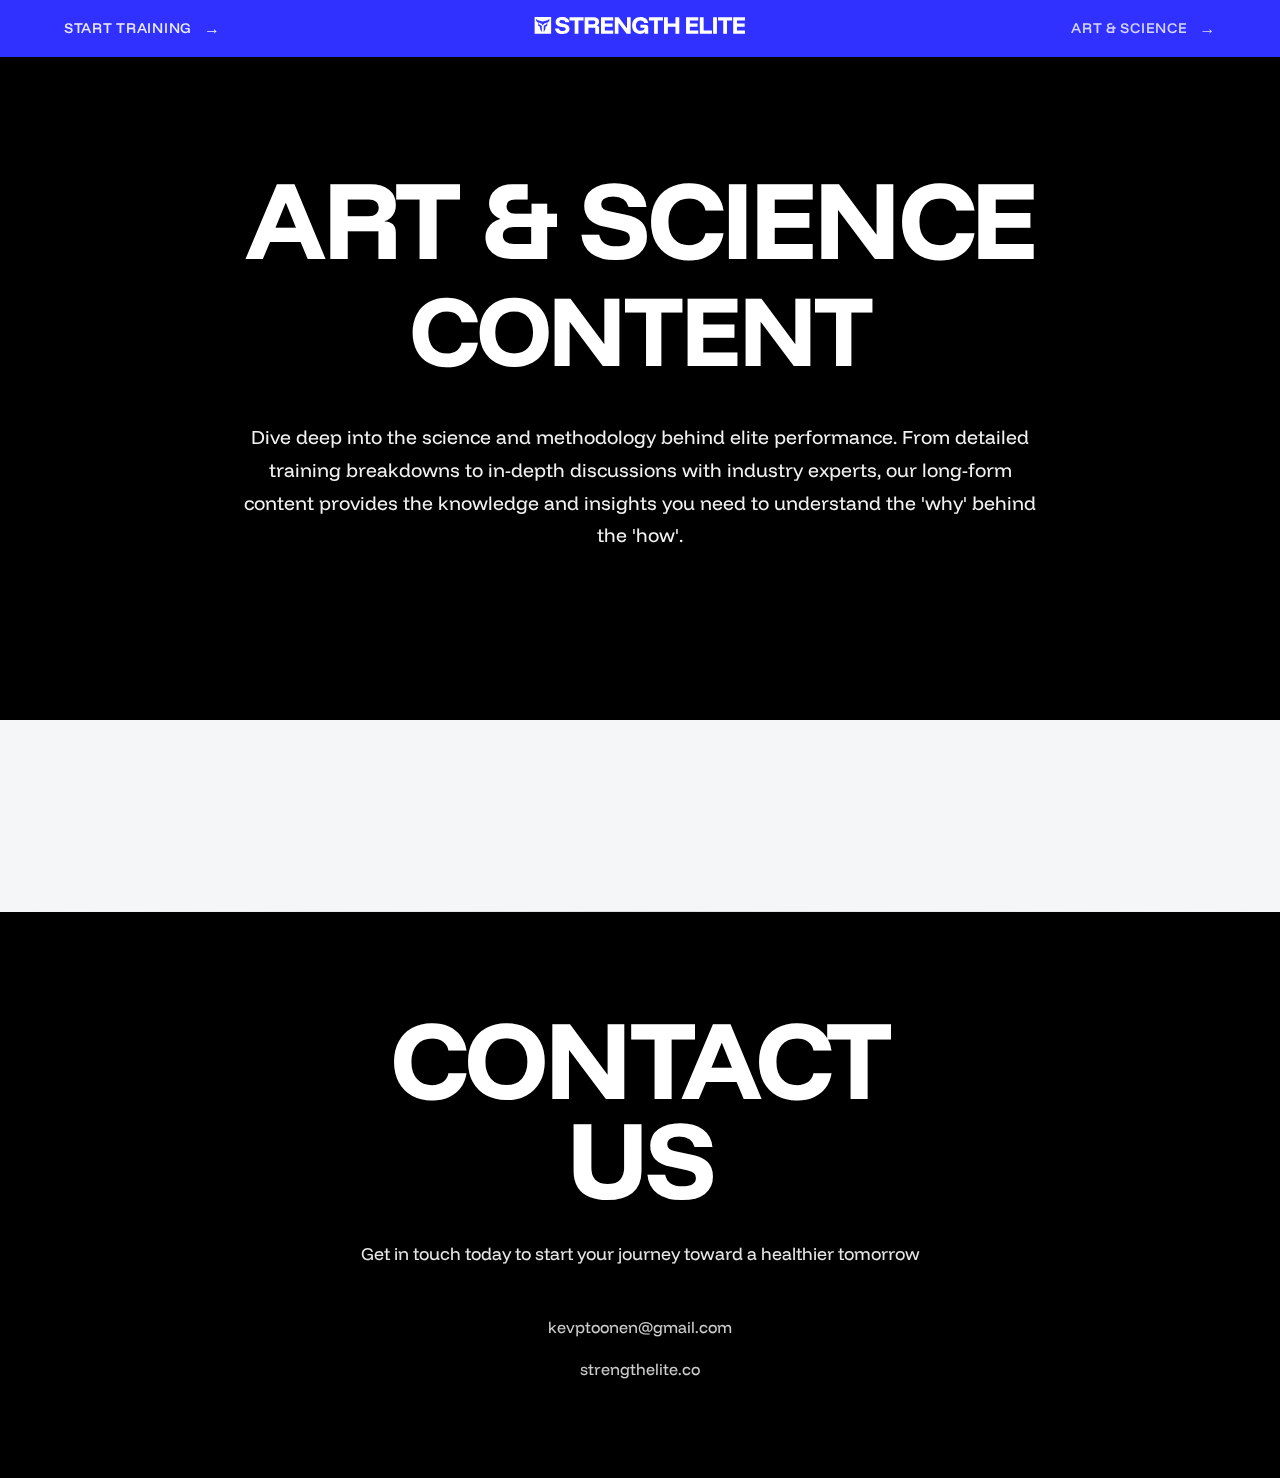
==== art-and-science.html @ 84961a6f "Complete program assessments implementation: - Add Mass and Fit program assessments - Fix survey ans" ====
<!DOCTYPE html>
<html lang="en">
<head>
    <meta charset="UTF-8">
    <meta name="viewport" content="width=device-width, initial-scale=1.0">
    <title>Art & Science - Strength Elite</title>
    <link rel="preconnect" href="https://fonts.googleapis.com">
    <link rel="preconnect" href="https://fonts.gstatic.com" crossorigin>
    <link href="https://fonts.googleapis.com/css2?family=Funnel+Display:wght@400;600;800&display=swap" rel="stylesheet">
    <link rel="stylesheet" href="css/style.css">
</head>
<body>
    <nav class="navbar">
        <div class="container">
            <div class="navbar-content">
                <a href="index.html#programs" class="navbar-text">
                    Start Training
                    <span class="button-arrow">→</span>
                </a>
                <a href="index.html" class="navbar-brand">
                    <img src="./img/SE_HorizontalSE.svg" alt="Strength Elite" class="navbar-logo">
                </a>
                <div class="navbar-links">
                    <a href="art-and-science.html">Art & Science <span class="button-arrow">→</span></a>
                </div>
            </div>
        </div>
    </nav>

    <header class="hero hero-longform">
        <div class="hero-background"></div>
        <div class="container">
            <h1 class="hero-title">
                <span class="hero-title-main">Art & Science</span>
                <span class="hero-title-sub">Content</span>
            </h1>
            
            <p class="hero-text">Dive deep into the science and methodology behind elite performance. From detailed training breakdowns to in-depth discussions with industry experts, our long-form content provides the knowledge and insights you need to understand the 'why' behind the 'how'.</p>
        </div>
    </header>

    <section class="instagram-feed">
        <div class="container">
            <!-- EmbedSocial Instagram Feed -->
            <div class="embedsocial-hashtag" data-ref="b51e8ab4df52d8e11ec4f4778155d54c7a31a1e7"></div>
            <script>(function(d, s, id) { var js; if (d.getElementById(id)) {return;} js = d.createElement(s); js.id = id; js.src = "https://embedsocial.com/cdn/ht.js"; d.getElementsByTagName("head")[0].appendChild(js); }(document, "script", "EmbedSocialHashtagScript"));</script>
        </div>
    </section>

    <footer class="contact">
        <div class="container">
            <div class="contact-content">
                <h2 class="section-title">Contact Us</h2>
                <p class="contact-text">Get in touch today to start your journey toward a healthier tomorrow</p>
                
                <div class="contact-links">
                    <a href="mailto:kevptoonen@gmail.com" class="contact-link">kevptoonen@gmail.com</a>
                    <a href="https://strengthelite.co" class="contact-link" target="_blank" rel="noopener noreferrer">strengthelite.co</a>
                </div>
            </div>
        </div>
    </footer>

    <script src="js/main.js"></script>
</body>
</html>
---- css/style.css ----
/* Reset and Base Styles */
* {
    margin: 0;
    padding: 0;
    box-sizing: border-box;
}

:root {
    /* Colors */
    --color-background: #F5F6F7;
    --color-text: #000000;
    --color-white: #FFFFFF;
    --color-accent: #3030FF;
    --color-accent-hover: #4040FF;
    
    /* Typography */
    --font-primary: 'Funnel Display', sans-serif;
    --font-weight-display: 800;
    --font-weight-subhead: 600;
    --font-weight-body: 400;
    
    /* Spacing */
    --spacing-unit: 8px;
    --container-padding: clamp(24px, 5vw, 80px);
    
    /* Other */
    --transition-standard: all 0.3s ease;
    --text-opacity: 0.85;
    --heading-letter-spacing: 0.02em;
}

body {
    background-color: var(--color-background);
    color: var(--color-text);
    font-family: var(--font-primary);
    line-height: 1.6;
    -webkit-font-smoothing: antialiased;
    font-weight: var(--font-weight-body);
}

.container {
    width: 100%;
    max-width: 1440px;
    margin: 0 auto;
    padding: 0 var(--container-padding);
}

/* Hero Section */
.hero {
    min-height: 100vh;
    padding: calc(var(--spacing-unit) * 12) 0;
    padding-top: calc(var(--spacing-unit) * 20);
    display: flex;
    flex-direction: column;
    justify-content: center;
    position: relative;
    color: var(--color-white);
    overflow: hidden;
}

.hero-background {
    position: absolute;
    top: 0;
    left: 0;
    right: 0;
    bottom: 0;
    background-image: url('../img/strengthelite_hyrox.jpg');
    background-size: cover;
    background-position: center;
    background-repeat: no-repeat;
    filter: brightness(0.7);
    z-index: 0;
}

.hero .container {
    position: relative;
    z-index: 1;
}

.hero-title {
    font-family: var(--font-primary);
    font-size: clamp(4.2rem, 8.64vw, 7.2rem);
    font-weight: var(--font-weight-display);
    text-align: center;
    margin-bottom: calc(var(--spacing-unit) * 6);
    line-height: 0.9;
    letter-spacing: -0.03em;
    text-shadow: 0 2px 4px rgba(0,0,0,0.3);
    text-transform: uppercase;
}

.hero-title-main {
    display: block;
    margin-bottom: calc(var(--spacing-unit) * 2);
}

.hero-title-sub {
    display: block;
    font-size: 0.9em;
}

.hero-text {
    max-width: 65ch;
    margin: 0 auto calc(var(--spacing-unit) * 8);
    text-align: center;
    font-size: clamp(1rem, 1.2vw, 1.25rem);
    font-family: var(--font-primary);
    line-height: 1.6;
    opacity: 0.95;
    text-shadow: 0 1px 2px rgba(0,0,0,0.3);
}

.hero-cta {
    text-align: center;
    font-size: 1.1rem;
    font-weight: 500;
    color: var(--color-white);
}

.app-store-link {
    display: block;
    margin-top: calc(var(--spacing-unit) * 2);
}

.app-store-badge {
    height: 40px;
    width: auto;
    transition: var(--transition-standard);
}

.app-store-badge:hover {
    opacity: 0.8;
}

/* Responsive Design */
@media (max-width: 1200px) {
    .hero-collage {
        height: 500px;
    }
    
    .collage-img {
        width: 280px;
        height: 400px;
    }
    
    .collage-img.runner {
        left: calc(50% - 300px);
    }
    
    .collage-img.press {
        margin-left: -140px;
    }
    
    .collage-img.athlete {
        right: calc(50% - 300px);
    }
}

@media (max-width: 768px) {
    .hero {
        padding: calc(var(--spacing-unit) * 8) 0;
        padding-top: calc(var(--spacing-unit) * 12);
        min-height: auto; /* Allow natural height on mobile */
    }
    
    .hero-title {
        font-size: clamp(2.5rem, 8vw, 3.5rem);
        margin-bottom: calc(var(--spacing-unit) * 4);
    }
    
    .hero-text {
        font-size: 1rem;
        padding: 0 calc(var(--spacing-unit) * 2);
        margin-bottom: calc(var(--spacing-unit) * 6);
    }
    
    .hero-collage {
        height: auto;
        display: flex;
        flex-direction: column;
        gap: calc(var(--spacing-unit) * 3);
        padding: 0 calc(var(--spacing-unit) * 2);
        margin-bottom: calc(var(--spacing-unit) * 6);
    }
    
    .collage-img {
        position: relative;
        width: 100%;
        height: 300px;
        transform: none !important;
        left: auto !important;
        right: auto !important;
        margin: 0 !important;
        opacity: 1;
        border-radius: 12px;
    }
    
    /* Reset all transforms and positions */
    .collage-img.runner,
    .collage-img.press,
    .collage-img.athlete {
        transform: none !important;
        margin-left: 0;
    }
    
    /* Ensure proper object-fit behavior */
    .collage-img {
        object-fit: cover;
        object-position: center;
    }
    
    .hero-cta {
        font-size: 1rem;
    }
    
    .app-store-badge {
        height: 36px;
    }
}

/* Additional small screen optimizations */
@media (max-width: 480px) {
    .hero-title {
        font-size: clamp(2rem, 7vw, 2.5rem);
    }
    
    .collage-img {
        height: 250px;
    }
}

/* Bio Section */
.bio {
    background: linear-gradient(45deg, #000000, #1a1a1a);
    color: var(--color-white);
    padding: calc(var(--spacing-unit) * 12) 0;
}

.bio-grid {
    display: grid;
    grid-template-columns: repeat(2, 1fr);
    gap: calc(var(--spacing-unit) * 8);
    align-items: center;
}

.bio-image {
    position: relative;
    aspect-ratio: 3/4;
    overflow: hidden;
}

.portrait {
    width: 100%;
    height: 100%;
    object-fit: cover;
    transition: var(--transition-standard);
    filter: brightness(0.95);
}

.bio-content {
    max-width: 65ch;
    position: relative;
}

.bio-intro {
    font-family: var(--font-primary);
    font-size: clamp(1.5rem, 2vw, 2rem);
    line-height: 1.25;
    margin-bottom: calc(var(--spacing-unit) * 4);
    font-weight: var(--font-weight-subhead);
    letter-spacing: -0.01em;
}

.bio-text {
    font-size: clamp(1rem, 1.2vw, 1.25rem);
    line-height: 1.6;
    opacity: 0.9;
    font-family: var(--font-primary);
}

/* Responsive adjustments for bio section */
@media (max-width: 968px) {
    .bio-grid {
        grid-template-columns: 1fr;
        gap: calc(var(--spacing-unit) * 4);
    }

    .bio-image {
        max-width: 500px;
        margin: 0 auto;
    }

    .bio-content {
        text-align: center;
    }
}

@media (max-width: 768px) {
    .bio {
        padding: calc(var(--spacing-unit) * 6) 0;
    }
    
    .bio-grid {
        grid-template-columns: 1fr;
        gap: calc(var(--spacing-unit) * 4);
    }
    
    .bio-image {
        max-width: 100%;
        aspect-ratio: 4/3;  /* Wider aspect ratio on mobile */
        margin: 0 auto;
    }
    
    .bio-content {
        text-align: center;
        padding: 0 calc(var(--spacing-unit) * 2);
    }
    
    .bio-intro {
        font-size: 1.5rem;
        margin-bottom: calc(var(--spacing-unit) * 3);
    }
    
    .bio-text {
        font-size: 1rem;
        line-height: 1.7;
    }
}

/* Extra small screens */
@media (max-width: 480px) {
    .bio {
        padding: calc(var(--spacing-unit) * 4) 0;
    }
    
    .bio-intro {
        font-size: 1.25rem;
    }
}

/* Programs Section */
.programs {
    background-color: var(--color-white);
    padding: calc(var(--spacing-unit) * 12) 0;
    scroll-margin-top: 80px;
}

.section-title {
    font-family: var(--font-primary);
    font-size: clamp(4.2rem, 8.64vw, 7.2rem);
    font-weight: var(--font-weight-display);
    text-align: center;
    margin-bottom: calc(var(--spacing-unit) * 10);
    line-height: 0.9;
    letter-spacing: -0.03em;
    text-transform: uppercase;
    max-width: 15ch;
    margin-left: auto;
    margin-right: auto;
}

.programs-grid {
    display: grid;
    grid-template-columns: repeat(auto-fit, minmax(300px, 1fr));
    gap: calc(var(--spacing-unit) * 4);
    margin-bottom: calc(var(--spacing-unit) * 8);
}

.program {
    position: relative;
    border-radius: 16px;
    overflow: hidden;
    aspect-ratio: 4/5;
    display: flex;
    flex-direction: column;
    justify-content: space-between;
}

.program-background {
    position: absolute;
    top: 0;
    left: 0;
    right: 0;
    bottom: 0;
    background-size: cover;
    background-position: center;
    filter: brightness(0.8);
    transition: transform 0.6s ease;
}

.program:hover .program-background {
    transform: scale(1.05);
}

/* Set specific backgrounds */
.program:nth-child(1) .program-background {
    background-image: url('../img/Hyrox_Background.jpg');
}

.program:nth-child(2) .program-background {
    background-image: url('../img/Mass_Background.jpg');
}

.program:nth-child(3) .program-background {
    background-image: url('../img/Fit_Background.jpg');
}

.program-content {
    position: relative;
    z-index: 1;
    padding: calc(var(--spacing-unit) * 5);
    display: flex;
    flex-direction: column;
    justify-content: space-between;
    height: 100%;
}

.program-title {
    font-family: var(--font-primary);
    font-size: clamp(2rem, 4vw, 2.5rem);
    font-weight: var(--font-weight-display);
    color: var(--color-white);
    text-shadow: 0 2px 4px rgba(0,0,0,0.3);
    text-transform: none;
    letter-spacing: -0.03em;
    margin-bottom: calc(var(--spacing-unit) * 4);
}

.program-footer {
    margin-top: auto;
    padding: calc(var(--spacing-unit) * 3);
}

.program-levels {
    color: var(--color-white);
    font-size: 0.9rem;
    opacity: 0.9;
}

/* Remove program-link styles */
.program-link {
    display: none;
}

.programs-cta {
    text-align: center;
    margin-top: calc(var(--spacing-unit) * 8);
}

.button {
    display: inline-block;
    padding: calc(var(--spacing-unit) * 2) calc(var(--spacing-unit) * 4);
    background-color: var(--color-text);
    color: var(--color-white);
    text-decoration: none;
    border-radius: 4px;
    font-weight: 500;
    transition: var(--transition-standard);
}

.button:hover {
    transform: translateY(-2px);
    box-shadow: 0 10px 20px rgba(0,0,0,0.1);
}

/* Responsive adjustments for programs section */
@media (max-width: 968px) {
    .programs-grid {
        grid-template-columns: repeat(2, 1fr);
    }
}

@media (max-width: 768px) {
    .programs {
        padding: calc(var(--spacing-unit) * 6) 0;
    }
    
    .section-title {
        font-size: clamp(1.75rem, 5vw, 2.5rem);
        margin-bottom: calc(var(--spacing-unit) * 6);
        padding: 0 calc(var(--spacing-unit) * 2);
    }
    
    .programs-grid {
        grid-template-columns: 1fr;
        gap: calc(var(--spacing-unit) * 3);
        padding: 0 calc(var(--spacing-unit) * 2);
    }
    
    .program {
        min-height: auto;
        padding: calc(var(--spacing-unit) * 4);
        border: 1px solid rgba(0, 0, 0, 0.08);
        box-shadow: 0 4px 12px rgba(0, 0, 0, 0.05);
        background-color: var(--color-white);
    }
    
    .program:hover {
        transform: none;
        box-shadow: 0 4px 12px rgba(0, 0, 0, 0.05);
        border: 1px solid rgba(0, 0, 0, 0.08);
    }
    
    .program-title {
        font-size: 1.5rem;
        margin-bottom: calc(var(--spacing-unit) * 2);
    }
    
    .program-text {
        font-size: 0.95rem;
        margin-bottom: calc(var(--spacing-unit) * 3);
        -webkit-line-clamp: initial;
        line-clamp: initial;
        display: block;
        overflow: visible;
    }
    
    .program-footer {
        margin-top: calc(var(--spacing-unit) * 3);
        padding-top: calc(var(--spacing-unit) * 3);
        border-top: 1px solid rgba(0, 0, 0, 0.08);
    }
}

/* Extra small screens */
@media (max-width: 480px) {
    .programs {
        padding: calc(var(--spacing-unit) * 4) 0;
    }
    
    .program {
        padding: calc(var(--spacing-unit) * 3);
    }
}

/* Programming Section */
.programming {
    background-color: var(--color-background);
    padding: calc(var(--spacing-unit) * 12) 0;
}

.programming-intro {
    max-width: 65ch;
    margin: 0 auto;
    text-align: center;
    font-size: clamp(1.2rem, 1.5vw, 1.5rem);
    margin-bottom: calc(var(--spacing-unit) * 8);
    opacity: 0.9;
}

.features-grid {
    display: grid;
    grid-template-columns: repeat(2, 1fr);
    gap: calc(var(--spacing-unit) * 6);
    max-width: 1000px;
    margin: 0 auto calc(var(--spacing-unit) * 12);
}

.feature {
    text-align: center;
    padding: calc(var(--spacing-unit) * 4);
}

.feature-title {
    font-family: var(--font-primary);
    font-size: clamp(1.5rem, 2vw, 2rem);
    margin-bottom: calc(var(--spacing-unit) * 3);
    font-weight: var(--font-weight-subhead);
    letter-spacing: -0.01em;
}

.feature-text {
    font-size: 1rem;
    line-height: 1.6;
    opacity: 0.9;
    font-family: var(--font-primary);
}

.app-mockup {
    margin-top: auto;
    margin-bottom: -1px; /* Remove any gap at bottom */
    width: 100%;
    display: flex;
    justify-content: center;
}

.mockup-img {
    max-width: 100%;
    height: auto;
    display: block;
}

/* Remove old mockup styles */
.app-mockups {
    display: none;
}

/* Responsive adjustments for programming section */
@media (max-width: 968px) {
    .features-grid {
        grid-template-columns: 1fr;
        gap: calc(var(--spacing-unit) * 4);
    }

    .app-mockups {
        grid-template-columns: repeat(2, 1fr);
    }

    .mockup:last-child {
        grid-column: 1 / -1;
        max-width: 400px;
        margin: 0 auto;
    }
}

@media (max-width: 768px) {
    .programming {
        padding: calc(var(--spacing-unit) * 6) 0;
    }
    
    .programming-intro {
        font-size: 1.1rem;
        margin-bottom: calc(var(--spacing-unit) * 6);
        padding: 0 calc(var(--spacing-unit) * 2);
    }
    
    .features-grid {
        grid-template-columns: 1fr;
        gap: calc(var(--spacing-unit) * 4);
        padding: 0 calc(var(--spacing-unit) * 2);
        margin-bottom: calc(var(--spacing-unit) * 8);
    }
    
    .feature {
        padding: calc(var(--spacing-unit) * 3);
    }
    
    .feature-title {
        font-size: 1.35rem;
        margin-bottom: calc(var(--spacing-unit) * 2);
    }
    
    .feature-text {
        font-size: 0.95rem;
        max-width: 45ch;
        margin: 0 auto;
    }
    
    .app-mockups {
        grid-template-columns: 1fr;
        max-width: 400px;
        gap: calc(var(--spacing-unit) * 3);
        padding: 0 calc(var(--spacing-unit) * 2);
    }
    
    .mockup {
        padding: calc(var(--spacing-unit));
    }
    
    .mockup:hover {
        transform: none; /* Disable hover effect on mobile */
    }
    
    .mockup-img {
        border-radius: 16px;
        box-shadow: 0 15px 30px rgba(0,0,0,0.08);
    }
}

/* Extra small screens */
@media (max-width: 480px) {
    .programming {
        padding: calc(var(--spacing-unit) * 4) 0;
    }
    
    .programming-intro {
        font-size: 1rem;
    }
    
    .feature-title {
        font-size: 1.25rem;
    }
}

/* Testimonial Section */
.testimonial {
    background-color: var(--color-white);
    padding: calc(var(--spacing-unit) * 12) 0;
    position: relative;
}

.testimonial-content {
    max-width: 900px;
    margin: 0 auto;
    text-align: center;
    position: relative;
}

.testimonial-quote {
    font-family: var(--font-primary);
    font-size: clamp(1.5rem, 2.5vw, 2.5rem);
    line-height: 1.3;
    font-weight: var(--font-weight-subhead);
    font-style: normal;
    margin-bottom: calc(var(--spacing-unit) * 4);
    position: relative;
    padding: 0 calc(var(--spacing-unit) * 4);
    letter-spacing: -0.01em;
}

.testimonial-quote p {
    margin-bottom: calc(var(--spacing-unit) * 4);
}

.testimonial-quote::before,
.testimonial-quote::after {
    content: '"';
    position: absolute;
    font-size: 6rem;
    opacity: 0.1;
    font-family: Georgia, serif;
    line-height: 1;
}

.testimonial-quote::before {
    left: 0;
    top: -2rem;
}

.testimonial-quote::after {
    right: 0;
    bottom: 2rem;
}

.testimonial-author {
    display: block;
    font-family: var(--font-primary);
    font-size: clamp(1rem, 1.2vw, 1.25rem);
    font-style: normal;
    opacity: 0.7;
}

.testimonial-cta {
    text-align: center;
    margin-top: calc(var(--spacing-unit) * 8);
}

/* Responsive adjustments for testimonial section */
@media (max-width: 768px) {
    .testimonial {
        padding: calc(var(--spacing-unit) * 6) 0;
    }
    
    .testimonial-content {
        padding: 0 calc(var(--spacing-unit) * 2);
    }
    
    .testimonial-quote {
        font-size: clamp(1.25rem, 4vw, 1.75rem);
        padding: 0 calc(var(--spacing-unit) * 3);
        margin-bottom: calc(var(--spacing-unit) * 4);
    }
    
    .testimonial-quote p {
        margin-bottom: calc(var(--spacing-unit) * 3);
    }
    
    .testimonial-quote::before,
    .testimonial-quote::after {
        font-size: 3rem;
    }
    
    .testimonial-quote::before {
        left: -0.5rem;
        top: -1rem;
    }
    
    .testimonial-quote::after {
        right: -0.5rem;
        bottom: 1rem;
    }
    
    .testimonial-author {
        font-size: 0.95rem;
    }
    
    .testimonial-cta {
        margin-top: calc(var(--spacing-unit) * 6);
        padding: 0 calc(var(--spacing-unit) * 2);
    }
}

/* Extra small screens */
@media (max-width: 480px) {
    .testimonial {
        padding: calc(var(--spacing-unit) * 4) 0;
    }
    
    .testimonial-quote {
        font-size: 1.15rem;
        padding: 0 calc(var(--spacing-unit) * 2);
    }
    
    .testimonial-quote::before,
    .testimonial-quote::after {
        font-size: 2.5rem;
    }
}

/* Contact Section */
.contact {
    background-color: var(--color-text);
    color: var(--color-white);
    padding: calc(var(--spacing-unit) * 12) 0;
}

.contact-content {
    max-width: 600px;
    margin: 0 auto;
    text-align: center;
}

.contact .section-title {
    color: var(--color-white);
    margin-bottom: calc(var(--spacing-unit) * 4);
}

.contact-text {
    font-size: clamp(1.1rem, 1.3vw, 1.3rem);
    margin-bottom: calc(var(--spacing-unit) * 6);
    opacity: 0.9;
}

.contact-links {
    display: flex;
    flex-direction: column;
    gap: calc(var(--spacing-unit) * 2);
}

.contact-link {
    color: var(--color-white);
    text-decoration: none;
    font-size: clamp(1rem, 1.2vw, 1.2rem);
    transition: var(--transition-standard);
    opacity: 0.8;
}

.contact-link:hover {
    opacity: 1;
    transform: translateY(-2px);
}

/* Responsive adjustments for contact section */
@media (max-width: 768px) {
    .contact {
        padding: calc(var(--spacing-unit) * 6) 0;
    }
    
    .contact-content {
        padding: 0 calc(var(--spacing-unit) * 2);
    }
    
    .contact .section-title {
        font-size: 1.75rem;
        margin-bottom: calc(var(--spacing-unit) * 3);
    }
    
    .contact-text {
        font-size: 1rem;
        margin-bottom: calc(var(--spacing-unit) * 4);
        padding: 0 calc(var(--spacing-unit) * 2);
    }
    
    .contact-links {
        gap: calc(var(--spacing-unit) * 3);
    }
    
    .contact-link {
        font-size: 1rem;
        padding: calc(var(--spacing-unit) * 2) 0;
        display: block;
    }
}

/* Extra small screens */
@media (max-width: 480px) {
    .contact {
        padding: calc(var(--spacing-unit) * 4) 0;
    }
    
    .contact .section-title {
        font-size: 1.5rem;
    }
    
    .contact-text {
        font-size: 0.95rem;
    }
}

/* Updated Navbar */
.navbar {
    position: fixed;
    top: 0;
    left: 0;
    right: 0;
    background-color: var(--color-accent);
    padding: calc(var(--spacing-unit) * 2) 0;
    z-index: 100;
    transition: background-color 0.3s ease;
}

/* Add scrolled state */
.navbar.scrolled {
    background-color: rgba(48, 48, 255, 0.9); /* Updated from 0.7 to 0.9 */
}

.navbar-content {
    display: flex;
    justify-content: space-between;
    align-items: center;
}

/* Update navbar text to be clickable */
.navbar-text {
    color: var(--color-white);
    font-size: 0.9rem;
    font-weight: 500;
    text-transform: uppercase;
    letter-spacing: 0.05em;
    text-decoration: none;
    opacity: 0.9;
    transition: var(--transition-standard);
    display: inline-flex;
    align-items: center;
    gap: calc(var(--spacing-unit) * 1.5);
}

.navbar-text:hover,
.navbar-links a:hover {
    opacity: 1;
}

.navbar-links a {
    color: var(--color-white);
    text-decoration: none;
    font-size: 0.9rem;
    font-weight: 500;
    opacity: 0.9;
    transition: var(--transition-standard);
    text-transform: uppercase;
    letter-spacing: 0.05em;
    display: inline-flex;
    align-items: center;
    gap: calc(var(--spacing-unit) * 1.5);
}

.navbar-links a:hover {
    opacity: 1;
}

.navbar-brand {
    position: absolute;
    left: 50%;
    transform: translateX(-50%);
}

.navbar-logo {
    height: 17px;
    width: auto;
    filter: brightness(0) invert(1);
}

.navbar-links {
    display: flex;
    gap: calc(var(--spacing-unit) * 4);
}

/* Remove old styles */
.announcement-bar {
    display: none;
}

/* Adjust scroll margin for fixed header */
.programs {
    scroll-margin-top: 80px; /* Adjust based on new header height */
}

/* Add scroll reveal animations */
.reveal {
    opacity: 0;
    transform: translateY(30px);
    transition: opacity 0.6s ease, transform 0.6s ease;
}

.revealed {
    opacity: 1;
    transform: translateY(0);
} 

/* Section transitions */
section {
    position: relative;
}

section::after {
    content: '';
    position: absolute;
    bottom: 0;
    left: 0;
    right: 0;
    height: 1px;
    background: linear-gradient(to right, transparent, rgba(0,0,0,0.1), transparent);
}

.bio::after {
    background: linear-gradient(to right, transparent, rgba(255,255,255,0.1), transparent);
} 

/* Add revealed states for scroll animation */
.collage-img.revealed {
    opacity: 1;
    transform: translateY(0);
}

.collage-img.runner.revealed {
    transform: translateY(-30px) rotate(-3deg);
}

.collage-img.press.revealed {
    transform: translateY(0px);
}

.collage-img.athlete.revealed {
    transform: translateY(30px) rotate(3deg);
} 

/* Update the reveal animations */
.collage-img {
    opacity: 0;
    will-change: transform, opacity;
}

.reveal {
    opacity: 0;
    transition: opacity 0.8s ease, transform 0.8s ease;
}

.revealed {
    opacity: 1 !important;
}

/* Specific initial states for each image */
.collage-img.runner {
    transform: translateY(100px) rotate(5deg);
    opacity: 0;
}

.collage-img.press {
    transform: translateY(100px) rotate(5deg);
    opacity: 0;
}

.collage-img.athlete {
    transform: translateY(100px) rotate(-5deg);
    opacity: 0;
}

/* Revealed states */
.collage-img.runner.revealed {
    transform: translateY(-30px) rotate(-3deg);
    opacity: 1;
}

.collage-img.press.revealed {
    transform: translateY(0) rotate(0deg);
    opacity: 1;
}

.collage-img.athlete.revealed {
    transform: translateY(30px) rotate(3deg);
    opacity: 1;
} 

/* Transition properties */
.collage-img {
    will-change: transform, opacity;
    transition: transform 1.2s cubic-bezier(0.165, 0.84, 0.44, 1),
                opacity 0.8s ease;
} 

/* Optional: Add a subtle gradient overlay to help with text legibility */
.hero::before {
    content: '';
    position: absolute;
    top: 0;
    left: 0;
    right: 0;
    height: 200px;
    background: linear-gradient(to bottom, rgba(0,0,0,0.1), transparent);
    pointer-events: none;
} 

/* Program Survey Styles */
.survey-modal {
    display: none;
    position: fixed;
    top: 0;
    left: 0;
    right: 0;
    bottom: 0;
    background: rgba(0, 0, 0, 0.8);
    z-index: 1000;
    padding: calc(var(--spacing-unit) * 2);
    overflow-y: auto;
}

.survey-modal.active {
    display: flex;
    align-items: center;
    justify-content: center;
}

.survey-modal-content {
    background: var(--color-white);
    border-radius: 12px;
    padding: calc(var(--spacing-unit) * 6);
    max-width: 800px;
    width: 100%;
    position: relative;
}

.survey-header {
    text-align: center;
    margin-bottom: calc(var(--spacing-unit) * 6);
}

.survey-program-title {
    font-size: 2rem;
    margin-bottom: calc(var(--spacing-unit) * 2);
}

.survey-program-desc {
    font-size: 1.1rem;
    opacity: 0.8;
    max-width: 600px;
    margin: 0 auto;
}

.survey-question-container {
    margin-bottom: calc(var(--spacing-unit) * 6);
}

.survey-question {
    font-size: 1.2rem;
    margin-bottom: calc(var(--spacing-unit) * 4);
}

.survey-options {
    display: grid;
    gap: calc(var(--spacing-unit) * 2);
}

.survey-option {
    display: flex;
    align-items: center;
    padding: calc(var(--spacing-unit) * 3);
    border: 1px solid rgba(0, 0, 0, 0.1);
    border-radius: 8px;
    cursor: pointer;
    transition: var(--transition-standard);
    margin-bottom: calc(var(--spacing-unit) * 2);
}

.survey-option:hover {
    border-color: var(--color-accent);
    background: rgba(48, 48, 255, 0.05);
}

/* Hide default radio button */
.survey-option input[type="radio"] {
    display: none;
}

/* Style for selected option */
.survey-option input[type="radio"]:checked + .option-text {
    font-weight: 500;
}

.survey-option input[type="radio"]:checked {
    background: var(--color-accent);
}

/* Selected state styling */
.survey-option input[type="radio"]:checked ~ .option-text,
.survey-option.selected {
    color: var(--color-accent);
}

.survey-option input[type="radio"]:checked,
.survey-option.selected {
    border-color: var(--color-accent);
    background: rgba(48, 48, 255, 0.1);
    box-shadow: 0 2px 4px rgba(48, 48, 255, 0.1);
}

.survey-nav {
    display: flex;
    justify-content: space-between;
    align-items: center;
    margin-top: calc(var(--spacing-unit) * 4);
}

.survey-back-btn,
.survey-next-btn {
    padding: calc(var(--spacing-unit) * 2) calc(var(--spacing-unit) * 4);
    border: none;
    border-radius: 6px;
    font-weight: 500;
    cursor: pointer;
    transition: var(--transition-standard);
}

.survey-next-btn {
    background: var(--color-accent);
    color: var(--color-white);
}

.survey-back-btn {
    background: none;
    color: var(--color-text);
    opacity: 0.7;
}

.survey-progress {
    font-size: 0.9rem;
    opacity: 0.7;
}

/* Footer Styles */
.site-footer {
    background-color: var(--color-text);
    padding: calc(var(--spacing-unit) * 4) 0;
    border-top: 1px solid rgba(255, 255, 255, 0.05);
}

.footer-content {
    display: flex;
    justify-content: space-between;
    align-items: center;
    gap: calc(var(--spacing-unit) * 4);
}

.footer-brand {
    flex-shrink: 0;
}

.footer-logo {
    height: 20px;
    width: auto;
    opacity: 0.9;
    filter: brightness(0) invert(1);
    -webkit-filter: brightness(0) invert(1);
    object-fit: contain;
}

.footer-info {
    font-size: 0.9rem;
    color: rgba(255, 255, 255, 0.7);
}

.credits {
    font-size: 0.9rem;
    color: rgba(255, 255, 255, 0.7);
}

.credits a {
    color: var(--color-white);
    text-decoration: none;
    font-weight: 500;
    transition: var(--transition-standard);
}

.credits a:hover {
    opacity: 0.7;
}

.copyright {
    font-size: 0.9rem;
    color: rgba(255, 255, 255, 0.7);
}

/* Responsive adjustments */
@media (max-width: 768px) {
    .footer-content {
        flex-direction: column;
        text-align: center;
        gap: calc(var(--spacing-unit) * 3);
    }
} 

/* Contact Capture Modal */
.contact-capture-modal {
    display: none;
    position: fixed;
    top: 0;
    left: 0;
    width: 100%;
    height: 100%;
    background-color: rgba(0, 0, 0, 0.5);
    z-index: 2000;
    opacity: 0;
    transition: opacity 0.3s ease;
}

.contact-capture-modal.active {
    display: flex;
    opacity: 1;
}

.contact-capture-content {
    background-color: var(--color-white);
    width: 90%;
    max-width: 500px;
    margin: auto;
    padding: calc(var(--spacing-unit) * 6);
    border-radius: 16px;
    position: relative;
    transform: translateY(20px);
    transition: transform 0.3s ease;
}

.contact-capture-modal.active .contact-capture-content {
    transform: translateY(0);
}

.contact-capture-close {
    position: absolute;
    top: calc(var(--spacing-unit) * 3);
    right: calc(var(--spacing-unit) * 3);
    background: none;
    border: none;
    font-size: 24px;
    cursor: pointer;
    color: var(--color-text);
    opacity: 0.5;
    transition: opacity 0.3s ease;
}

.contact-capture-title {
    font-family: var(--font-primary);
    font-size: 1.75rem;
    margin-bottom: calc(var(--spacing-unit) * 2);
    text-align: center;
}

.contact-capture-text {
    text-align: center;
    margin-bottom: calc(var(--spacing-unit) * 4);
    color: rgba(0, 0, 0, 0.7);
}

.contact-capture-form {
    display: flex;
    flex-direction: column;
    gap: calc(var(--spacing-unit) * 3);
}

.contact-input {
    width: 100%;
    padding: calc(var(--spacing-unit) * 2);
    border: 1px solid rgba(0, 0, 0, 0.1);
    border-radius: 8px;
    font-family: var(--font-primary);
    font-size: 1rem;
    transition: all 0.3s ease;
    background-color: rgba(0, 0, 0, 0.02);
}

.contact-input:focus {
    outline: none;
    border-color: var(--color-text);
    background-color: var(--color-white);
    box-shadow: 0 2px 4px rgba(0, 0, 0, 0.1);
}

.contact-submit-btn {
    background-color: var(--color-text);
    color: var(--color-white);
    border: none;
    padding: calc(var(--spacing-unit) * 2);
    border-radius: 8px;
    cursor: pointer;
    font-weight: 500;
    transition: all 0.3s ease;
}

.contact-submit-btn:hover {
    opacity: 0.9;
    transform: translateY(-1px);
} 

.program-confirmation {
    text-align: center;
    margin-bottom: calc(var(--spacing-unit) * 4);
}

.confirmation-text {
    font-size: 1.1rem;
    margin-bottom: calc(var(--spacing-unit) * 3);
}

.level-adjust {
    margin-top: calc(var(--spacing-unit) * 3);
}

.level-adjust p {
    margin-bottom: calc(var(--spacing-unit) * 2);
    color: rgba(0, 0, 0, 0.7);
}

#directLevelSelect {
    width: 100%;
    padding: calc(var(--spacing-unit) * 2);
    border: 1px solid rgba(0, 0, 0, 0.1);
    border-radius: 8px;
    font-family: var(--font-primary);
    font-size: 1rem;
    background-color: rgba(0, 0, 0, 0.02);
    cursor: pointer;
} 

/* Modal Mobile Optimizations */
@media (max-width: 768px) {
    /* Common modal adjustments */
    .survey-modal-content,
    .level-choice-content,
    .contact-capture-content {
        padding: calc(var(--spacing-unit) * 4);
        margin: auto calc(var(--spacing-unit) * 2);
        max-height: 90vh;
        overflow-y: auto;
    }
    
    /* Survey Modal */
    .survey-question {
        font-size: 1.35rem;
        margin-bottom: calc(var(--spacing-unit) * 4);
    }
    
    .survey-option {
        padding: calc(var(--spacing-unit) * 2.5);
        min-height: 44px; /* Minimum touch target */
    }
    
    .survey-buttons {
        width: 100%;
        flex-direction: column-reverse;
        gap: calc(var(--spacing-unit) * 2);
    }
    
    .survey-prev-btn,
    .survey-next-btn,
    .survey-confirm-btn {
        width: 100%;
        padding: calc(var(--spacing-unit) * 2);
        font-size: 1rem;
    }
    
    /* Level Choice Modal */
    .level-choice-title {
        font-size: 1.5rem;
        margin-bottom: calc(var(--spacing-unit) * 4);
    }
    
    .level-buttons {
        flex-direction: column;
        gap: calc(var(--spacing-unit) * 2);
    }
    
    .level-btn {
        width: 100%;
        padding: calc(var(--spacing-unit) * 2.5);
        font-size: 1rem;
    }
    
    .level-choice-divider {
        margin: calc(var(--spacing-unit) * 4) 0;
    }
    
    .survey-start-btn {
        width: 100%;
        padding: calc(var(--spacing-unit) * 2.5);
    }
    
    /* Contact Capture Modal */
    .contact-capture-title {
        font-size: 1.5rem;
    }
    
    .confirmation-text {
        font-size: 1rem;
        line-height: 1.5;
    }
    
    .contact-input {
        padding: calc(var(--spacing-unit) * 2.5);
        font-size: 1rem;
    }
    
    .contact-submit-btn {
        padding: calc(var(--spacing-unit) * 2.5);
        font-size: 1rem;
    }
    
    /* Close buttons */
    .survey-close-btn,
    .level-choice-close,
    .contact-capture-close {
        width: 44px;
        height: 44px;
        font-size: 28px;
    }
}

/* Extra small screens */
@media (max-width: 480px) {
    .survey-modal-content,
    .level-choice-content,
    .contact-capture-content {
        padding: calc(var(--spacing-unit) * 3);
    }
    
    .survey-question {
        font-size: 1.25rem;
    }
    
    .level-choice-title,
    .contact-capture-title {
        font-size: 1.35rem;
    }
} 

/* Base button styles */
.button-primary {
    display: inline-flex;
    align-items: center;
    gap: calc(var(--spacing-unit) * 1.5);
    background-color: #3030FF;
    color: var(--color-white);
    padding: calc(var(--spacing-unit) * 1.5) calc(var(--spacing-unit) * 3);
    border-radius: 8px;
    font-weight: 500;
    text-decoration: none;
    transition: var(--transition-standard);
    border: none;
    cursor: pointer;
    box-shadow: 0 4px 12px rgba(0, 0, 0, 0.15);
}

.button-primary:hover {
    transform: translateY(-2px);
    box-shadow: 0 6px 16px rgba(0, 0, 0, 0.2);
    background-color: #4040FF;
}

.button-primary .button-arrow {
    font-size: 1.2em;
    transition: transform 0.3s ease;
}

.button-primary:hover .button-arrow {
    transform: translateX(4px);
}

/* Hero button styles - inherits from button-primary */
.button-hero {
    background-color: #3030FF;
    color: var(--color-white);
}

.button-hero:hover {
    background-color: #4040FF;
    color: var(--color-white);
}

/* Keep arrow styles */
.button-hero .button-arrow {
    color: var(--color-white);
}

/* Remove the old app store styles */
.app-store-link,
.app-store-badge {
    display: none;
} 

/* Long Form specific styles */
.hero-longform {
    min-height: 80vh; /* Slightly shorter than main hero */
    background-color: var(--color-text); /* Dark background */
}

.hero-longform .hero-background {
    opacity: 0.7; /* More visible background */
    background-image: linear-gradient(to bottom, rgba(0,0,0,0.8), rgba(0,0,0,0.4)),
                     url('../img/longform-hero.jpg'); /* We'll need this image */
}

.hero-longform .hero-text {
    max-width: 800px;
    margin-left: auto;
    margin-right: auto;
    font-size: 1.2rem;
    line-height: 1.7;
} 

/* Navigation updates */
.navbar-content {
    display: flex;
    justify-content: space-between;
    align-items: center;
    width: 100%;
}

.navbar-links {
    display: flex;
    gap: calc(var(--spacing-unit) * 4);
}

.navbar-links a {
    color: var(--color-white);
    text-decoration: none;
    font-weight: 500;
    opacity: 0.8;
    transition: var(--transition-standard);
}

.navbar-links a:hover {
    opacity: 1;
} 

/* Add smooth scrolling */
html {
    scroll-behavior: smooth;
    scroll-padding-top: 120px;
}

/* Ensure programs section is visible */
#programs {
    position: relative;
    z-index: 1;
}

/* Ensure fixed elements don't block */
.navbar, .announcement-bar {
    position: fixed;
    z-index: 100;
}

/* Ensure mobile scaling remains proportional */
@media (max-width: 768px) {
    .navbar-logo {
        height: 14px;
    }
} 

/* Instagram Feed Styles */
.instagram-feed {
    padding: calc(var(--spacing-unit) * 12) 0;
    background-color: var(--color-background);
}

.instagram-header {
    display: flex;
    justify-content: space-between;
    align-items: center;
    margin-bottom: calc(var(--spacing-unit) * 6);
}

.instagram-follow {
    display: inline-flex;
    align-items: center;
    gap: calc(var(--spacing-unit) * 1.5);
    color: var(--color-accent);
    text-decoration: none;
    font-weight: 500;
    transition: var(--transition-standard);
}

.instagram-follow:hover {
    opacity: 0.8;
}

.instagram-grid {
    display: grid;
    grid-template-columns: repeat(3, 1fr);
    gap: calc(var(--spacing-unit) * 2);
    margin-top: calc(var(--spacing-unit) * 4);
}

.instagram-item {
    position: relative;
    aspect-ratio: 1;
    overflow: hidden;
    border-radius: 8px;
    background: var(--color-accent);
}

.instagram-item img {
    width: 100%;
    height: 100%;
    object-fit: cover;
    transition: transform 0.3s ease;
}

.instagram-item:hover img {
    transform: scale(1.05);
}

.instagram-overlay {
    position: absolute;
    bottom: 0;
    left: 0;
    right: 0;
    padding: calc(var(--spacing-unit) * 3);
    background: linear-gradient(to top, rgba(0,0,0,0.9), transparent);
    color: var(--color-white);
    opacity: 0;
    transition: opacity 0.3s ease;
}

.instagram-item:hover .instagram-overlay {
    opacity: 1;
}

.instagram-caption {
    font-size: 0.9rem;
    line-height: 1.4;
    margin-bottom: calc(var(--spacing-unit) * 1.5);
}

.instagram-meta {
    display: flex;
    gap: calc(var(--spacing-unit) * 2);
    font-size: 0.8rem;
    opacity: 0.9;
}

/* Loading State */
.instagram-loading {
    grid-column: 1 / -1;
    text-align: center;
    padding: calc(var(--spacing-unit) * 6) 0;
    color: var(--color-text);
    opacity: 0.7;
}

/* Responsive adjustments */
@media (max-width: 768px) {
    .instagram-grid {
        grid-template-columns: repeat(2, 1fr);
    }
}

@media (max-width: 480px) {
    .instagram-grid {
        grid-template-columns: 1fr;
    }
} 

/* Style for arrows */
.button-arrow {
    font-size: 1.1em;
    transition: transform 0.3s ease;
}

.navbar-text:hover .button-arrow,
.navbar-links a:hover .button-arrow {
    transform: translateX(4px);
} 

/* Program Button */
.program-button {
    display: inline-flex;
    align-items: center;
    gap: calc(var(--spacing-unit) * 1.5);
    background: none;
    border: 1px solid rgba(255, 255, 255, 0.3);
    color: var(--color-white);
    padding: calc(var(--spacing-unit) * 1.5) calc(var(--spacing-unit) * 3);
    border-radius: 8px;
    font-weight: 500;
    cursor: pointer;
    transition: var(--transition-standard);
    margin-top: calc(var(--spacing-unit) * 2);
}

.program-button:hover {
    background: rgba(255, 255, 255, 0.1);
    border-color: rgba(255, 255, 255, 0.5);
}

/* Program Modal */
.program-modal {
    display: none;
    position: fixed;
    top: 0;
    left: 0;
    right: 0;
    bottom: 0;
    background: rgba(0, 0, 0, 0.8);
    z-index: 1000;
    padding: calc(var(--spacing-unit) * 2);
    overflow-y: auto;
}

.program-modal.active {
    display: flex !important; /* Force display when active */
    align-items: center;
    justify-content: center;
}

.program-modal-content {
    background: var(--color-white);
    border-radius: 12px;
    padding: calc(var(--spacing-unit) * 6);
    max-width: 800px;
    width: 100%;
    position: relative;
}

.modal-close {
    position: absolute;
    top: calc(var(--spacing-unit) * 3);
    right: calc(var(--spacing-unit) * 3);
    background: none;
    border: none;
    font-size: 1.5rem;
    cursor: pointer;
    opacity: 0.5;
    transition: var(--transition-standard);
}

.modal-close:hover {
    opacity: 1;
}

.modal-title {
    font-size: 2rem;
    margin-bottom: calc(var(--spacing-unit) * 4);
}

.modal-description {
    font-size: 1.1rem;
    line-height: 1.6;
    margin-bottom: calc(var(--spacing-unit) * 4);
    opacity: 0.9;
}

.modal-features {
    display: grid;
    grid-template-columns: 1fr 1fr;
    gap: calc(var(--spacing-unit) * 4);
    margin-bottom: calc(var(--spacing-unit) * 6);
}

.modal-feature h3 {
    font-size: 1.2rem;
    margin-bottom: calc(var(--spacing-unit) * 2);
}

.modal-feature ul {
    list-style: none;
    padding: 0;
}

.modal-feature li {
    margin-bottom: calc(var(--spacing-unit) * 1.5);
    opacity: 0.8;
}

.modal-footer {
    text-align: center;
}
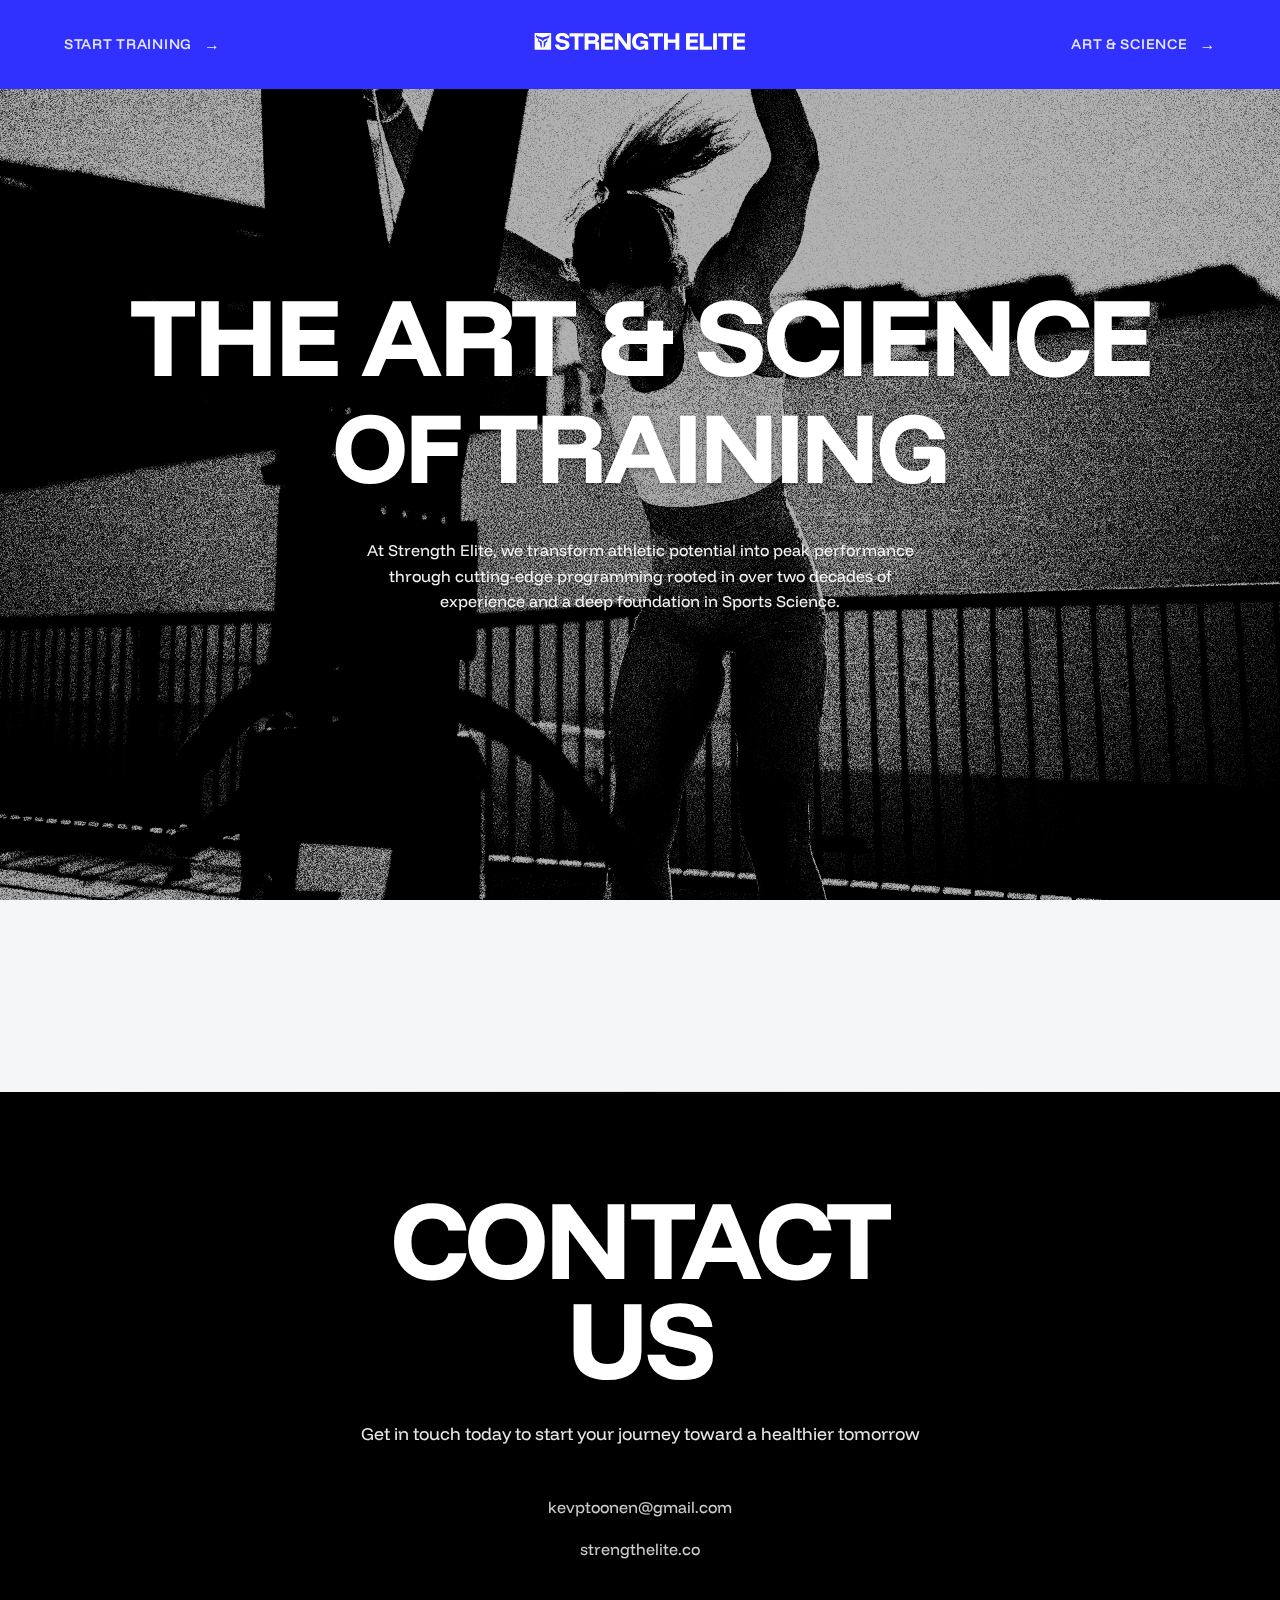
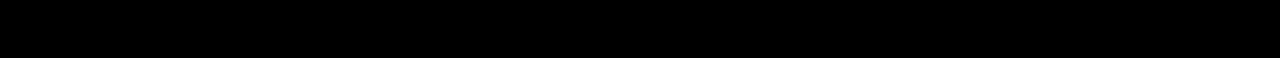
==== commit 11e1b0d5: "Fix layout issues: - Fix navigation alignment on desktop and mobile - Add hamburger menu to art-and-" ====
--- a/art-and-science.html
+++ b/art-and-science.html
@@ -13,29 +13,43 @@
     <nav class="navbar">
         <div class="container">
             <div class="navbar-content">
-                <a href="index.html#programs" class="navbar-text">
-                    Start Training
-                    <span class="button-arrow">→</span>
-                </a>
+                <button class="mobile-menu-toggle">
+                    <span class="hamburger-icon"></span>
+                </button>
+
                 <a href="index.html" class="navbar-brand">
                     <img src="./img/SE_HorizontalSE.svg" alt="Strength Elite" class="navbar-logo">
                 </a>
-                <div class="navbar-links">
-                    <a href="art-and-science.html">Art & Science <span class="button-arrow">→</span></a>
+
+                <div class="mobile-menu">
+                    <div class="mobile-menu-content">
+                        <a href="index.html#programs" class="mobile-menu-item">Start Training</a>
+                        <a href="art-and-science.html" class="mobile-menu-item">Art & Science</a>
+                    </div>
+                </div>
+
+                <div class="desktop-menu">
+                    <a href="index.html#programs" class="navbar-text">
+                        Start Training
+                        <span class="button-arrow">→</span>
+                    </a>
+                    <div class="navbar-links">
+                        <a href="art-and-science.html">Art & Science <span class="button-arrow">→</span></a>
+                    </div>
                 </div>
             </div>
         </div>
     </nav>
 
-    <header class="hero hero-longform">
+    <header class="hero">
         <div class="hero-background"></div>
         <div class="container">
             <h1 class="hero-title">
-                <span class="hero-title-main">Art & Science</span>
-                <span class="hero-title-sub">Content</span>
+                <span class="hero-title-main">The Art & Science</span>
+                <span class="hero-title-sub">of Training</span>
             </h1>
             
-            <p class="hero-text">Dive deep into the science and methodology behind elite performance. From detailed training breakdowns to in-depth discussions with industry experts, our long-form content provides the knowledge and insights you need to understand the 'why' behind the 'how'.</p>
+            <p class="hero-text">At Strength Elite, we transform athletic potential into peak performance through cutting-edge programming rooted in over two decades of experience and a deep foundation in Sports Science.</p>
         </div>
     </header>
 
--- a/css/style.css
+++ b/css/style.css
@@ -64,7 +64,7 @@
     left: 0;
     right: 0;
     bottom: 0;
-    background-image: url('../img/strengthelite_hyrox.jpg');
+    background-image: url('../img/StrengthElite_Hyrox.jpg');
     background-size: cover;
     background-position: center;
     background-repeat: no-repeat;
@@ -482,54 +482,43 @@
     }
     
     .programs-grid {
-        grid-template-columns: 1fr;
         gap: calc(var(--spacing-unit) * 3);
-        padding: 0 calc(var(--spacing-unit) * 2);
     }
     
     .program {
-        min-height: auto;
-        padding: calc(var(--spacing-unit) * 4);
-        border: 1px solid rgba(0, 0, 0, 0.08);
-        box-shadow: 0 4px 12px rgba(0, 0, 0, 0.05);
-        background-color: var(--color-white);
-    }
-    
-    .program:hover {
-        transform: none;
-        box-shadow: 0 4px 12px rgba(0, 0, 0, 0.05);
-        border: 1px solid rgba(0, 0, 0, 0.08);
-    }
-    
-    .program-title {
-        font-size: 1.5rem;
-        margin-bottom: calc(var(--spacing-unit) * 2);
-    }
-    
-    .program-text {
-        font-size: 0.95rem;
-        margin-bottom: calc(var(--spacing-unit) * 3);
-        -webkit-line-clamp: initial;
-        line-clamp: initial;
-        display: block;
-        overflow: visible;
+        min-height: 300px; /* Ensure minimum height */
+    }
+    
+    .program-content {
+        padding: calc(var(--spacing-unit) * 3);
+        width: 100%; /* Full width on mobile */
     }
     
     .program-footer {
-        margin-top: calc(var(--spacing-unit) * 3);
-        padding-top: calc(var(--spacing-unit) * 3);
-        border-top: 1px solid rgba(0, 0, 0, 0.08);
-    }
-}
-
-/* Extra small screens */
+        padding: calc(var(--spacing-unit) * 3);
+    }
+    
+    /* Container padding adjustment */
+    .container {
+        padding: 0 calc(var(--spacing-unit) * 2); /* Reduce side padding on mobile */
+    }
+    
+    /* Adjust program cards layout */
+    .program {
+        margin: 0 calc(var(--spacing-unit) * -1); /* Negative margin to extend full width */
+        border-radius: 0; /* Remove border radius on mobile */
+    }
+}
+
+/* Additional adjustments for very small screens */
 @media (max-width: 480px) {
-    .programs {
-        padding: calc(var(--spacing-unit) * 4) 0;
-    }
-    
-    .program {
-        padding: calc(var(--spacing-unit) * 3);
+    .program-levels {
+        font-size: 0.9rem;
+    }
+
+    .program-button {
+        width: 100%; /* Full width buttons on mobile */
+        justify-content: center;
     }
 }
 
@@ -916,8 +905,31 @@
 
 .navbar-content {
     display: flex;
+    align-items: center;
     justify-content: space-between;
+    padding: calc(var(--spacing-unit) * 2) 0;
+    position: relative; /* For absolute positioning of logo */
+}
+
+.navbar-brand {
+    position: absolute;
+    left: 50%;
+    transform: translateX(-50%);
+}
+
+.desktop-menu {
+    display: flex;
     align-items: center;
+    justify-content: space-between;
+    width: 100%;
+}
+
+.navbar-text {
+    margin-right: auto; /* Push to left */
+}
+
+.navbar-links {
+    margin-left: auto; /* Push to right */
 }
 
 /* Update navbar text to be clickable */
@@ -956,12 +968,6 @@
 
 .navbar-links a:hover {
     opacity: 1;
-}
-
-.navbar-brand {
-    position: absolute;
-    left: 50%;
-    transform: translateX(-50%);
 }
 
 .navbar-logo {
@@ -1614,56 +1620,6 @@
     line-height: 1.7;
 } 
 
-/* Navigation updates */
-.navbar-content {
-    display: flex;
-    justify-content: space-between;
-    align-items: center;
-    width: 100%;
-}
-
-.navbar-links {
-    display: flex;
-    gap: calc(var(--spacing-unit) * 4);
-}
-
-.navbar-links a {
-    color: var(--color-white);
-    text-decoration: none;
-    font-weight: 500;
-    opacity: 0.8;
-    transition: var(--transition-standard);
-}
-
-.navbar-links a:hover {
-    opacity: 1;
-} 
-
-/* Add smooth scrolling */
-html {
-    scroll-behavior: smooth;
-    scroll-padding-top: 120px;
-}
-
-/* Ensure programs section is visible */
-#programs {
-    position: relative;
-    z-index: 1;
-}
-
-/* Ensure fixed elements don't block */
-.navbar, .announcement-bar {
-    position: fixed;
-    z-index: 100;
-}
-
-/* Ensure mobile scaling remains proportional */
-@media (max-width: 768px) {
-    .navbar-logo {
-        height: 14px;
-    }
-} 
-
 /* Instagram Feed Styles */
 .instagram-feed {
     padding: calc(var(--spacing-unit) * 12) 0;
@@ -1881,4 +1837,149 @@
 
 .modal-footer {
     text-align: center;
+}
+
+/* Mobile Menu Styles */
+.mobile-menu-toggle {
+    display: none;
+    background: none;
+    border: none;
+    padding: calc(var(--spacing-unit));
+    cursor: pointer;
+    z-index: 1100;
+}
+
+.hamburger-icon {
+    display: block;
+    width: 24px;
+    height: 2px;
+    background: var(--color-white);
+    position: relative;
+    transition: background 0.2s ease-out;
+}
+
+.hamburger-icon:before,
+.hamburger-icon:after {
+    content: '';
+    display: block;
+    width: 24px;
+    height: 2px;
+    background: var(--color-white);
+    position: absolute;
+    transition: all 0.2s ease-out;
+}
+
+.hamburger-icon:before {
+    top: -6px;
+}
+
+.hamburger-icon:after {
+    bottom: -6px;
+}
+
+.mobile-menu {
+    display: none;
+    position: fixed;
+    top: 0;
+    left: 0;
+    right: 0;
+    bottom: 0;
+    background: rgba(0, 0, 0, 0.95);
+    z-index: 1000;
+    opacity: 0;
+    visibility: hidden;
+    transition: all 0.3s ease;
+}
+
+.mobile-menu-content {
+    display: flex;
+    flex-direction: column;
+    align-items: center;
+    justify-content: center;
+    height: 100%;
+    gap: calc(var(--spacing-unit) * 4);
+}
+
+.mobile-menu-item {
+    color: var(--color-white);
+    font-size: 1.5rem;
+    text-decoration: none;
+    transition: opacity 0.2s ease;
+}
+
+.mobile-menu-item:hover {
+    opacity: 0.8;
+}
+
+/* Mobile Menu Active States */
+.menu-open .mobile-menu {
+    opacity: 1;
+    visibility: visible;
+}
+
+.menu-open .hamburger-icon {
+    background: transparent;
+}
+
+.menu-open .hamburger-icon:before {
+    transform: rotate(45deg);
+    top: 0;
+}
+
+.menu-open .hamburger-icon:after {
+    transform: rotate(-45deg);
+    bottom: 0;
+}
+
+/* Media Queries */
+@media (max-width: 768px) {
+    .mobile-menu-toggle {
+        display: block;
+    }
+
+    .desktop-menu {
+        display: none;
+    }
+
+    .mobile-menu {
+        display: block;
+    }
+
+    .navbar-content {
+        justify-content: space-between;
+    }
+
+    /* Logo positioning remains the same for mobile */
+    .navbar-brand {
+        position: absolute;
+        left: 50%;
+        transform: translateX(-50%);
+    }
+} 
+
+/* Hide forms after footer */
+.contact + .survey-modal,
+.contact + .level-choice-modal,
+.contact + .contact-capture-modal,
+.contact + .program-modal,
+.site-footer ~ .survey-modal,
+.site-footer ~ .level-choice-modal,
+.site-footer ~ .contact-capture-modal,
+.site-footer ~ .program-modal {
+    display: none !important;
+}
+
+/* Also ensure modals only show when active */
+.survey-modal,
+.level-choice-modal,
+.contact-capture-modal,
+.program-modal {
+    display: none;
+}
+
+.survey-modal.active,
+.level-choice-modal.active,
+.contact-capture-modal.active,
+.program-modal.active {
+    display: flex !important;
 } 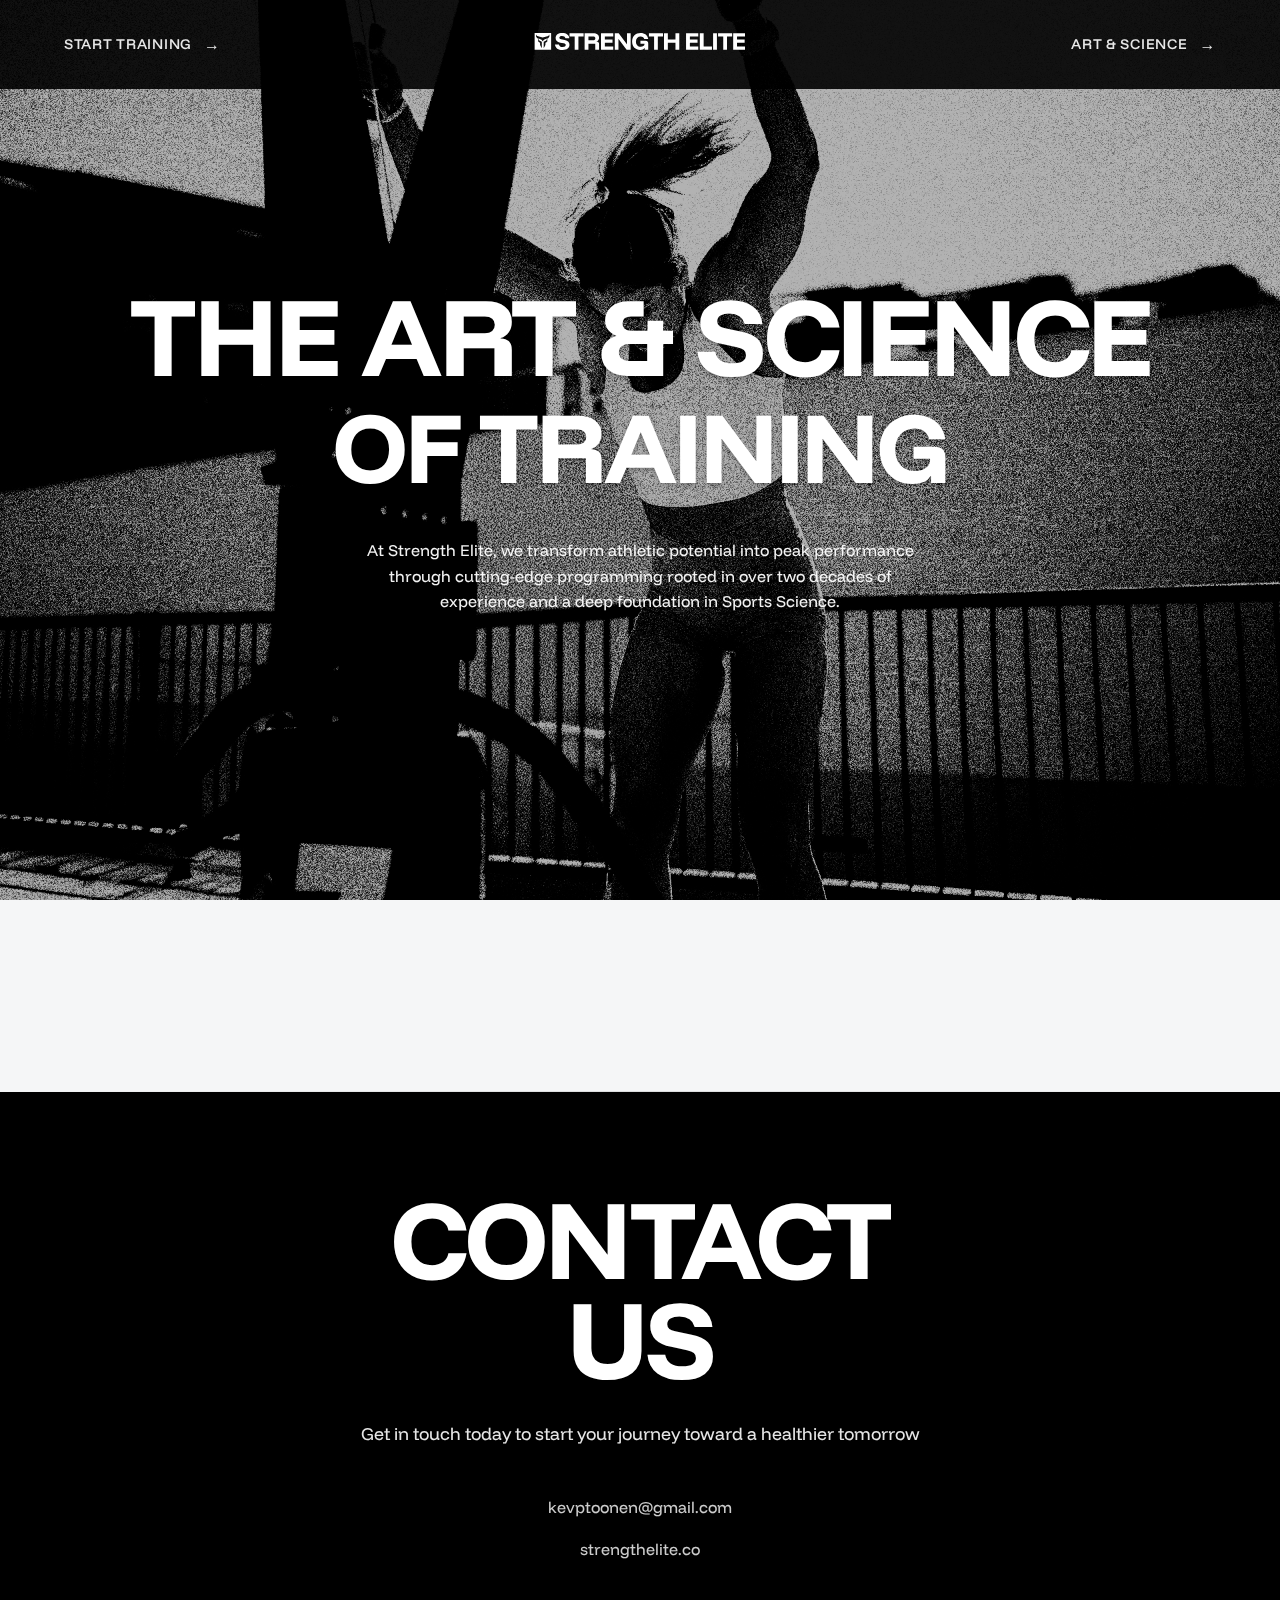
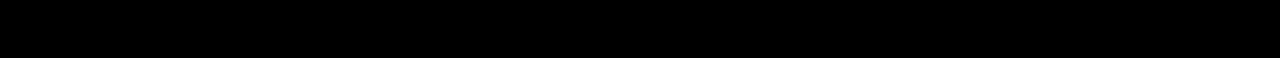
==== commit bebd46dc: "Major update: Site styling and functionality" ====
--- a/art-and-science.html
+++ b/art-and-science.html
@@ -23,13 +23,13 @@
 
                 <div class="mobile-menu">
                     <div class="mobile-menu-content">
-                        <a href="index.html#programs" class="mobile-menu-item">Start Training</a>
+                        <a href="index.html" class="mobile-menu-item">Start Training</a>
                         <a href="art-and-science.html" class="mobile-menu-item">Art & Science</a>
                     </div>
                 </div>
 
                 <div class="desktop-menu">
-                    <a href="index.html#programs" class="navbar-text">
+                    <a href="index.html" class="navbar-text">
                         Start Training
                         <span class="button-arrow">→</span>
                     </a>
--- a/css/style.css
+++ b/css/style.css
@@ -343,6 +343,7 @@
     background-color: var(--color-white);
     padding: calc(var(--spacing-unit) * 12) 0;
     scroll-margin-top: 80px;
+    padding-bottom: calc(var(--spacing-unit) * 12); /* Add bottom padding */
 }
 
 .section-title {
@@ -361,31 +362,43 @@
 
 .programs-grid {
     display: grid;
-    grid-template-columns: repeat(auto-fit, minmax(300px, 1fr));
-    gap: calc(var(--spacing-unit) * 4);
-    margin-bottom: calc(var(--spacing-unit) * 8);
+    gap: 2rem;
+    grid-template-columns: repeat(2, 1fr);
+    max-width: 1200px;
+    margin: 0 auto;
+    padding: 0 2rem;
 }
 
 .program {
+    aspect-ratio: 1;
+    border-radius: 1rem;
+    overflow: hidden;
     position: relative;
-    border-radius: 16px;
-    overflow: hidden;
-    aspect-ratio: 4/5;
-    display: flex;
-    flex-direction: column;
-    justify-content: space-between;
-}
-
-.program-background {
+    width: 100%;
+    height: 0;
+    padding-bottom: 100%; /* Force square aspect ratio */
+}
+
+.program-content {
     position: absolute;
     top: 0;
     left: 0;
     right: 0;
     bottom: 0;
+    display: flex;
+    flex-direction: column;
+    justify-content: space-between;
+    padding: 2rem;
+}
+
+.program-background {
+    position: absolute;
+    top: 0;
+    left: 0;
+    width: 100%;
+    height: 100%;
     background-size: cover;
     background-position: center;
-    filter: brightness(0.8);
-    transition: transform 0.6s ease;
 }
 
 .program:hover .program-background {
@@ -403,16 +416,6 @@
 
 .program:nth-child(3) .program-background {
     background-image: url('../img/Fit_Background.jpg');
-}
-
-.program-content {
-    position: relative;
-    z-index: 1;
-    padding: calc(var(--spacing-unit) * 5);
-    display: flex;
-    flex-direction: column;
-    justify-content: space-between;
-    height: 100%;
 }
 
 .program-title {
@@ -473,6 +476,7 @@
 @media (max-width: 768px) {
     .programs {
         padding: calc(var(--spacing-unit) * 6) 0;
+        padding-bottom: calc(var(--spacing-unit) * 8); /* Slightly less padding on mobile */
     }
     
     .section-title {
@@ -482,11 +486,13 @@
     }
     
     .programs-grid {
+        grid-template-columns: 1fr;
         gap: calc(var(--spacing-unit) * 3);
+        margin-bottom: calc(var(--spacing-unit) * 6);
     }
     
     .program {
-        min-height: 300px; /* Ensure minimum height */
+        padding-bottom: 75%; /* 4:3 aspect ratio for mobile */
     }
     
     .program-content {
@@ -522,10 +528,22 @@
     }
 }
 
+/* Optional: Add a max-width to program cards to prevent them from getting too large */
+@media (min-width: 1400px) {
+    .programs-grid {
+        width: 90%;
+        max-width: 1400px;
+    }
+}
+
 /* Programming Section */
 .programming {
-    background-color: var(--color-background);
-    padding: calc(var(--spacing-unit) * 12) 0;
+    padding: calc(var(--spacing-unit) * 12) 0 0; /* Remove bottom padding */
+    scroll-margin-top: 80px;
+}
+
+.programming .container {
+    padding-bottom: 0; /* Remove container bottom padding */
 }
 
 .programming-intro {
@@ -543,6 +561,7 @@
     gap: calc(var(--spacing-unit) * 6);
     max-width: 1000px;
     margin: 0 auto calc(var(--spacing-unit) * 12);
+    margin-bottom: calc(var(--spacing-unit) * 6); /* Add space between text and image */
 }
 
 .feature {
@@ -565,18 +584,35 @@
     font-family: var(--font-primary);
 }
 
+.app-mockup-section {
+    position: relative;
+    overflow: hidden;
+    margin-bottom: 0; /* Remove any bottom margin */
+    padding-bottom: 0; /* Remove any bottom padding */
+}
+
 .app-mockup {
-    margin-top: auto;
-    margin-bottom: -1px; /* Remove any gap at bottom */
+    margin: 0;
+    padding: 0;
+    line-height: 0;
+    font-size: 0;
+}
+
+.app-mockup img {
     width: 100%;
-    display: flex;
-    justify-content: center;
-}
-
-.mockup-img {
     max-width: 100%;
     height: auto;
     display: block;
+    margin: 0;
+    padding: 0;
+    vertical-align: bottom;
+}
+
+/* Remove any container spacing */
+.app-mockup-container {
+    margin: 0;
+    padding: 0;
+    line-height: 0;
 }
 
 /* Remove old mockup styles */
@@ -892,7 +928,7 @@
     top: 0;
     left: 0;
     right: 0;
-    background-color: var(--color-accent);
+    background-color: rgba(0, 0, 0, 0.9);
     padding: calc(var(--spacing-unit) * 2) 0;
     z-index: 100;
     transition: background-color 0.3s ease;
@@ -900,7 +936,7 @@
 
 /* Add scrolled state */
 .navbar.scrolled {
-    background-color: rgba(48, 48, 255, 0.9); /* Updated from 0.7 to 0.9 */
+    background-color: rgba(0, 0, 0, 1);
 }
 
 .navbar-content {
@@ -1127,12 +1163,12 @@
 }
 
 .survey-modal-content {
+    position: relative;
     background: var(--color-white);
     border-radius: 12px;
-    padding: calc(var(--spacing-unit) * 6);
-    max-width: 800px;
+    padding: 32px;
     width: 100%;
-    position: relative;
+    max-width: 480px;
 }
 
 .survey-header {
@@ -1162,278 +1198,138 @@
 }
 
 .survey-options {
-    display: grid;
-    gap: calc(var(--spacing-unit) * 2);
-}
-
-.survey-option {
-    display: flex;
-    align-items: center;
-    padding: calc(var(--spacing-unit) * 3);
-    border: 1px solid rgba(0, 0, 0, 0.1);
-    border-radius: 8px;
-    cursor: pointer;
-    transition: var(--transition-standard);
-    margin-bottom: calc(var(--spacing-unit) * 2);
-}
-
-.survey-option:hover {
-    border-color: var(--color-accent);
-    background: rgba(48, 48, 255, 0.05);
-}
-
-/* Hide default radio button */
-.survey-option input[type="radio"] {
-    display: none;
-}
-
-/* Style for selected option */
-.survey-option input[type="radio"]:checked + .option-text {
-    font-weight: 500;
-}
-
-.survey-option input[type="radio"]:checked {
-    background: var(--color-accent);
-}
-
-/* Selected state styling */
-.survey-option input[type="radio"]:checked ~ .option-text,
-.survey-option.selected {
-    color: var(--color-accent);
-}
-
-.survey-option input[type="radio"]:checked,
-.survey-option.selected {
-    border-color: var(--color-accent);
-    background: rgba(48, 48, 255, 0.1);
-    box-shadow: 0 2px 4px rgba(48, 48, 255, 0.1);
-}
-
-.survey-nav {
-    display: flex;
-    justify-content: space-between;
-    align-items: center;
-    margin-top: calc(var(--spacing-unit) * 4);
-}
-
-.survey-back-btn,
-.survey-next-btn {
-    padding: calc(var(--spacing-unit) * 2) calc(var(--spacing-unit) * 4);
-    border: none;
-    border-radius: 6px;
-    font-weight: 500;
-    cursor: pointer;
-    transition: var(--transition-standard);
-}
-
-.survey-next-btn {
-    background: var(--color-accent);
-    color: var(--color-white);
-}
-
-.survey-back-btn {
-    background: none;
-    color: var(--color-text);
-    opacity: 0.7;
-}
-
-.survey-progress {
-    font-size: 0.9rem;
-    opacity: 0.7;
-}
-
-/* Footer Styles */
-.site-footer {
-    background-color: var(--color-text);
-    padding: calc(var(--spacing-unit) * 4) 0;
-    border-top: 1px solid rgba(255, 255, 255, 0.05);
-}
-
-.footer-content {
-    display: flex;
-    justify-content: space-between;
-    align-items: center;
-    gap: calc(var(--spacing-unit) * 4);
-}
-
-.footer-brand {
-    flex-shrink: 0;
-}
-
-.footer-logo {
-    height: 20px;
-    width: auto;
-    opacity: 0.9;
-    filter: brightness(0) invert(1);
-    -webkit-filter: brightness(0) invert(1);
-    object-fit: contain;
-}
-
-.footer-info {
-    font-size: 0.9rem;
-    color: rgba(255, 255, 255, 0.7);
-}
-
-.credits {
-    font-size: 0.9rem;
-    color: rgba(255, 255, 255, 0.7);
-}
-
-.credits a {
-    color: var(--color-white);
-    text-decoration: none;
-    font-weight: 500;
-    transition: var(--transition-standard);
-}
-
-.credits a:hover {
-    opacity: 0.7;
-}
-
-.copyright {
-    font-size: 0.9rem;
-    color: rgba(255, 255, 255, 0.7);
-}
-
-/* Responsive adjustments */
-@media (max-width: 768px) {
-    .footer-content {
-        flex-direction: column;
-        text-align: center;
-        gap: calc(var(--spacing-unit) * 3);
-    }
-} 
-
-/* Contact Capture Modal */
-.contact-capture-modal {
-    display: none;
-    position: fixed;
-    top: 0;
-    left: 0;
-    width: 100%;
-    height: 100%;
-    background-color: rgba(0, 0, 0, 0.5);
-    z-index: 2000;
-    opacity: 0;
-    transition: opacity 0.3s ease;
-}
-
-.contact-capture-modal.active {
-    display: flex;
-    opacity: 1;
-}
-
-.contact-capture-content {
-    background-color: var(--color-white);
-    width: 90%;
-    max-width: 500px;
-    margin: auto;
-    padding: calc(var(--spacing-unit) * 6);
-    border-radius: 16px;
-    position: relative;
-    transform: translateY(20px);
-    transition: transform 0.3s ease;
-}
-
-.contact-capture-modal.active .contact-capture-content {
-    transform: translateY(0);
-}
-
-.contact-capture-close {
-    position: absolute;
-    top: calc(var(--spacing-unit) * 3);
-    right: calc(var(--spacing-unit) * 3);
-    background: none;
-    border: none;
-    font-size: 24px;
-    cursor: pointer;
-    color: var(--color-text);
-    opacity: 0.5;
-    transition: opacity 0.3s ease;
-}
-
-.contact-capture-title {
-    font-family: var(--font-primary);
-    font-size: 1.75rem;
-    margin-bottom: calc(var(--spacing-unit) * 2);
-    text-align: center;
-}
-
-.contact-capture-text {
-    text-align: center;
-    margin-bottom: calc(var(--spacing-unit) * 4);
-    color: rgba(0, 0, 0, 0.7);
-}
-
-.contact-capture-form {
     display: flex;
     flex-direction: column;
-    gap: calc(var(--spacing-unit) * 3);
-}
-
-.contact-input {
+    gap: 16px;
+    margin-top: 24px;
+}
+
+.option {
     width: 100%;
-    padding: calc(var(--spacing-unit) * 2);
-    border: 1px solid rgba(0, 0, 0, 0.1);
-    border-radius: 8px;
-    font-family: var(--font-primary);
-    font-size: 1rem;
-    transition: all 0.3s ease;
-    background-color: rgba(0, 0, 0, 0.02);
-}
-
-.contact-input:focus {
-    outline: none;
-    border-color: var(--color-text);
-    background-color: var(--color-white);
-    box-shadow: 0 2px 4px rgba(0, 0, 0, 0.1);
-}
-
-.contact-submit-btn {
-    background-color: var(--color-text);
+    padding: 24px;
+    background: var(--color-white);
+    border: 2px solid var(--color-border);
+    border-radius: 12px;
+    font-size: 16px;
+    cursor: pointer;
+    transition: all 0.2s ease;
+}
+
+.option:hover {
+    border-color: #4339F2;
+    background: rgba(67, 57, 242, 0.05);
+}
+
+.option.selected {
+    border-color: #4339F2;
+    background: rgba(67, 57, 242, 0.05);
+}
+
+/* Recommendation section styling */
+.recommendation-group {
+    margin-bottom: 32px;
+}
+
+.recommendation-group h3 {
+    font-size: 14px;
+    font-weight: 500;
+    color: #6B7280;
+    margin-bottom: 8px;
+}
+
+.recommendation-value {
+    font-size: 24px;
+    font-weight: 600;
+    margin-bottom: 8px;
+}
+
+.recommendation-reason {
+    font-size: 14px;
+    line-height: 1.5;
+    color: #6B7280;
+    margin-bottom: 24px;
+}
+
+/* Style dropdowns to match survey answers */
+.program-selection select,
+.level-selection select {
+    width: 100%;
+    padding: 16px;
+    background: var(--color-background-light);
+    border: 2px solid transparent;
+    border-radius: 12px;
+    font-size: 16px;
+    cursor: pointer;
+    appearance: none;
+    -webkit-appearance: none;
+}
+
+.program-selection select:hover,
+.level-selection select:hover {
+    border-color: var(--color-primary);
+}
+
+/* Match survey button styling and position */
+.recommendation-actions {
+    margin-top: auto;
+    display: flex;
+    justify-content: flex-end; /* Right align */
+    padding-top: 24px;
+}
+
+.confirm-recommendation {
+    display: inline-flex;
+    align-items: center;
+    padding: 12px 24px;
+    background-color: #4339F2;
     color: var(--color-white);
     border: none;
-    padding: calc(var(--spacing-unit) * 2);
     border-radius: 8px;
+    font-size: 16px;
+    font-weight: 600;
     cursor: pointer;
-    font-weight: 500;
-    transition: all 0.3s ease;
-}
-
-.contact-submit-btn:hover {
-    opacity: 0.9;
-    transform: translateY(-1px);
+}
+
+.confirm-recommendation:hover {
+    background-color: #3A32D9;
+}
+
+/* Mobile Adjustments */
+@media (max-width: 768px) {
+    .recommendation-modal-content {
+        width: calc(100% - 32px);
+        height: auto;
+        min-height: 520px;
+        margin: 16px;
+    }
 } 
 
-.program-confirmation {
-    text-align: center;
-    margin-bottom: calc(var(--spacing-unit) * 4);
-}
-
-.confirmation-text {
-    font-size: 1.1rem;
-    margin-bottom: calc(var(--spacing-unit) * 3);
-}
-
-.level-adjust {
-    margin-top: calc(var(--spacing-unit) * 3);
-}
-
-.level-adjust p {
-    margin-bottom: calc(var(--spacing-unit) * 2);
-    color: rgba(0, 0, 0, 0.7);
-}
-
-#directLevelSelect {
+/* Add to existing survey styles */
+.recommendation-value {
+    font-size: 24px;
+    font-weight: 600;
+    color: var(--color-primary);
+    margin: 8px 0;
+}
+
+.recommendation-reason {
+    color: var(--color-text-secondary);
+    margin-bottom: 16px;
+}
+
+.survey-select {
     width: 100%;
-    padding: calc(var(--spacing-unit) * 2);
-    border: 1px solid rgba(0, 0, 0, 0.1);
-    border-radius: 8px;
-    font-family: var(--font-primary);
-    font-size: 1rem;
-    background-color: rgba(0, 0, 0, 0.02);
+    padding: 12px;
+    border: 2px solid transparent;
+    border-radius: 12px;
+    background: var(--color-background-light);
+    font-size: 16px;
     cursor: pointer;
-} 
+}
+
+.survey-select:hover {
+    border-color: var(--color-primary);
+}
 
 /* Modal Mobile Optimizations */
 @media (max-width: 768px) {
@@ -1752,8 +1648,18 @@
 }
 
 .program-button:hover {
-    background: rgba(255, 255, 255, 0.1);
-    border-color: rgba(255, 255, 255, 0.5);
+    transform: translateY(-4px);
+    box-shadow: 0 10px 20px rgba(0, 0, 0, 0.1);
+    border-color: var(--color-accent);
+}
+
+.program-button:hover .button-arrow {
+    color: var(--color-accent);
+    transform: translateX(4px);
+}
+
+.program-button:hover .program-title {
+    color: var(--color-accent);
 }
 
 /* Program Modal */
@@ -1982,4 +1888,549 @@
 .contact-capture-modal.active,
 .program-modal.active {
     display: flex !important;
+} 
+
+/* Recommendation Modal Styles */
+.recommendation-modal {
+    display: none;
+    position: fixed;
+    top: 0;
+    left: 0;
+    right: 0;
+    bottom: 0;
+    background: rgba(0, 0, 0, 0.85);
+    z-index: 1000;
+}
+
+.recommendation-modal.active {
+    opacity: 1;
+    visibility: visible;
+    display: flex;
+    align-items: center;
+    justify-content: center;
+}
+
+.recommendation-modal-content {
+    background: var(--color-white);
+    border-radius: 12px;
+    width: 400px; /* Exact width to match survey */
+    height: 520px; /* Exact height to match survey */
+    padding: 32px;
+    position: relative;
+    display: flex;
+    flex-direction: column;
+}
+
+.recommendation-title {
+    font-family: var(--font-display);
+    font-size: 28px;
+    line-height: 1.2;
+    font-weight: 600;
+    margin-bottom: 24px;
+    white-space: nowrap; /* Force single line */
+}
+
+.recommendation-section {
+    flex: 1;
+    display: flex;
+    flex-direction: column;
+    gap: 24px;
+}
+
+/* Style dropdowns to match survey answers */
+.program-selection select,
+.level-selection select {
+    width: 100%;
+    padding: 16px;
+    background: var(--color-background-light);
+    border: 2px solid transparent;
+    border-radius: 12px;
+    font-size: 16px;
+    cursor: pointer;
+    appearance: none;
+    -webkit-appearance: none;
+}
+
+.program-selection select:hover,
+.level-selection select:hover {
+    border-color: var(--color-primary);
+}
+
+/* Match survey button styling and position */
+.recommendation-actions {
+    margin-top: auto;
+    display: flex;
+    justify-content: flex-end; /* Right align */
+    padding-top: 24px;
+}
+
+.confirm-recommendation {
+    display: inline-flex;
+    align-items: center;
+    padding: 12px 24px;
+    background-color: #4339F2;
+    color: var(--color-white);
+    border: none;
+    border-radius: 8px;
+    font-size: 16px;
+    font-weight: 600;
+    cursor: pointer;
+}
+
+.confirm-recommendation:hover {
+    background-color: #3A32D9;
+}
+
+/* Mobile Adjustments */
+@media (max-width: 768px) {
+    .recommendation-modal-content {
+        width: calc(100% - 32px);
+        height: auto;
+        min-height: 520px;
+        margin: 16px;
+    }
+} 
+
+/* Add to existing survey styles */
+.recommendation-value {
+    font-size: 24px;
+    font-weight: 600;
+    color: var(--color-primary);
+    margin: 8px 0;
+}
+
+.recommendation-reason {
+    color: var(--color-text-secondary);
+    margin-bottom: 16px;
+}
+
+.survey-select {
+    width: 100%;
+    padding: 12px;
+    border: 2px solid transparent;
+    border-radius: 12px;
+    background: var(--color-background-light);
+    font-size: 16px;
+    cursor: pointer;
+}
+
+.survey-select:hover {
+    border-color: var(--color-primary);
+}
+
+/* Survey Modal Styling */
+.survey-modal-content {
+    position: relative;
+    background: var(--color-white);
+    border-radius: 12px;
+    padding: 32px;
+    width: 100%;
+    max-width: 480px;
+}
+
+/* Close Button Positioning */
+.survey-close-btn {
+    position: absolute;
+    top: 24px;
+    right: 24px; /* Changed from left to right */
+    background: none;
+    border: none;
+    font-size: 24px;
+    cursor: pointer;
+    opacity: 0.5;
+    transition: opacity 0.2s ease;
+}
+
+.survey-close-btn:hover {
+    opacity: 1;
+}
+
+/* Full-width Selection Options */
+.survey-options {
+    display: flex;
+    flex-direction: column;
+    gap: 16px;
+    margin-top: 24px;
+}
+
+.option {
+    width: 100%;
+    padding: 24px;
+    background: var(--color-white);
+    border: 2px solid var(--color-border);
+    border-radius: 12px;
+    font-size: 16px;
+    cursor: pointer;
+    transition: all 0.2s ease;
+}
+
+.option:hover {
+    border-color: #4339F2;
+    background: rgba(67, 57, 242, 0.05);
+}
+
+.option.selected {
+    border-color: #4339F2;
+    background: rgba(67, 57, 242, 0.05);
+}
+
+/* Navigation Area */
+.survey-nav {
+    display: flex;
+    align-items: center;
+    justify-content: space-between;
+    margin-top: 32px;
+    padding-top: 24px;
+    border-top: 1px solid var(--color-border);
+}
+
+.survey-back-btn {
+    padding: 12px 24px;
+    background: none;
+    border: none;
+    font-size: 16px;
+    color: var(--color-text-secondary);
+    cursor: pointer;
+}
+
+.survey-progress {
+    font-size: 14px;
+    color: var(--color-text-secondary);
+}
+
+.survey-next-btn {
+    padding: 12px 24px;
+    background: #4339F2;
+    color: white;
+    border: none;
+    border-radius: 8px;
+    font-size: 16px;
+    font-weight: 500;
+    cursor: pointer;
+    transition: background-color 0.2s ease;
+}
+
+.survey-next-btn:hover {
+    background: #3A32D9;
+} 
+
+/* Contact Capture Modal */
+.contact-capture-modal {
+    display: none;
+    position: fixed;
+    top: 0;
+    left: 0;
+    right: 0;
+    bottom: 0;
+    background: rgba(0, 0, 0, 0.85);
+    z-index: 2000; /* Ensure it's above other modals */
+    opacity: 0;
+    visibility: hidden;
+    transition: opacity 0.3s ease, visibility 0.3s ease;
+}
+
+.contact-capture-modal.active {
+    display: flex;
+    align-items: center;
+    justify-content: center;
+    opacity: 1;
+    visibility: visible;
+}
+
+.contact-capture-content {
+    background: var(--color-white);
+    border-radius: 12px;
+    padding: 32px;
+    width: 100%;
+    max-width: 480px;
+    position: relative;
+}
+
+.contact-capture-close {
+    position: absolute;
+    top: 24px;
+    right: 24px;
+    background: none;
+    border: none;
+    font-size: 24px;
+    cursor: pointer;
+    opacity: 0.5;
+    transition: opacity 0.2s ease;
+}
+
+.contact-capture-close:hover {
+    opacity: 1;
+}
+
+.contact-capture-title {
+    font-size: 24px;
+    font-weight: 600;
+    margin-bottom: 24px;
+}
+
+.program-confirmation {
+    margin-bottom: 32px;
+}
+
+.confirmation-text {
+    margin-bottom: 16px;
+}
+
+.level-adjust {
+    margin-top: 16px;
+}
+
+#directLevelSelect {
+    width: 100%;
+    padding: 12px;
+    border: 2px solid var(--color-border);
+    border-radius: 8px;
+    margin-top: 8px;
+}
+
+.contact-capture-form {
+    display: flex;
+    flex-direction: column;
+    gap: 16px;
+}
+
+.contact-input {
+    width: 100%;
+    padding: 12px;
+    border: 2px solid var(--color-border);
+    border-radius: 8px;
+    font-size: 16px;
+}
+
+.contact-submit-btn {
+    padding: 12px 24px;
+    background: #4339F2;
+    color: white;
+    border: none;
+    border-radius: 8px;
+    font-size: 16px;
+    font-weight: 500;
+    cursor: pointer;
+    transition: background-color 0.2s ease;
+}
+
+.contact-submit-btn:hover {
+    background: #3A32D9;
+} 
+
+.program-adjust,
+.level-adjust {
+    margin-top: 24px;
+}
+
+.program-adjust p,
+.level-adjust p {
+    margin-bottom: 12px;
+    color: var(--color-text-secondary);
+}
+
+.program-options,
+.level-options {
+    display: flex;
+    flex-direction: column;
+    gap: 8px;
+}
+
+/* Hide program options by default (shown only in Find Program flow) */
+.program-adjust {
+    display: none;
+}
+
+/* Show program options when isGeneralSurvey is true */
+.contact-capture-modal[data-survey-type="general"] .program-adjust {
+    display: block;
+}
+
+/* Add styling for recommendation text */
+.recommendation-text {
+    font-size: 1.1rem;
+    line-height: 1.5;
+    margin-bottom: 2rem;
+    text-align: center;
+}
+
+.recommendation-text strong {
+    font-weight: 600;
+}
+
+/* Contact form styling */
+.contact-form {
+    display: flex;
+    flex-direction: column;
+    gap: 1rem;
+    margin-top: 2rem;
+}
+
+.contact-form input {
+    width: 100%;
+    padding: 1rem;
+    border: 2px solid #E5E7EB;
+    border-radius: 0.5rem;
+    font-size: 1rem;
+    font-family: var(--font-primary);
+    transition: border-color 0.2s ease;
+    background: #F9FAFB;
+}
+
+.contact-form input:focus {
+    outline: none;
+    border-color: var(--color-accent);
+    background: var(--color-white);
+}
+
+.contact-form input::placeholder {
+    color: #9CA3AF;
+}
+
+.contact-submit-btn {
+    width: 100%;
+    padding: 1rem;
+    background: var(--color-accent);
+    color: var(--color-white);
+    border: none;
+    border-radius: 0.5rem;
+    font-size: 1.125rem;
+    font-weight: 600;
+    font-family: var(--font-primary);
+    cursor: pointer;
+    transition: background-color 0.2s ease;
+    margin-top: 0.5rem;
+}
+
+.contact-submit-btn:hover {
+    background: var(--color-accent-hover);
+}
+
+/* Level adjustment styling */
+.level-adjust {
+    margin: 2rem 0;
+}
+
+.level-adjust p {
+    margin-bottom: 1rem;
+    color: #4B5563;
+}
+
+.options {
+    display: flex;
+    flex-direction: column;
+    gap: 0.75rem;
+}
+
+.option {
+    padding: 1rem;
+    border: 2px solid #E5E7EB;
+    border-radius: 0.5rem;
+    cursor: pointer;
+    transition: all 0.2s ease;
+    background: #F9FAFB;
+}
+
+.option:hover {
+    border-color: var(--color-accent);
+    background: var(--color-white);
+}
+
+.option.selected {
+    border-color: var(--color-accent);
+    background: var(--color-white);
+    font-weight: 600;
+}
+
+/* Processing animation styles */
+.processing {
+    position: relative;
+    pointer-events: none;
+    color: transparent !important;
+}
+
+.processing::after {
+    content: '';
+    position: absolute;
+    top: 50%;
+    left: 50%;
+    width: 20px;
+    height: 20px;
+    margin: -10px 0 0 -10px;
+    border: 2px solid rgba(255, 255, 255, 0.3);
+    border-top-color: white;
+    border-radius: 50%;
+    animation: button-loading-spinner 0.8s ease infinite;
+}
+
+@keyframes button-loading-spinner {
+    from {
+        transform: rotate(0turn);
+    }
+    to {
+        transform: rotate(1turn);
+    }
+} 
+
+/* Update testimonial CTA button */
+.testimonial-cta .button {
+    background-color: var(--color-accent);
+    color: var(--color-white);
+    padding: 1rem 2rem;
+    border-radius: 0.5rem;
+    font-weight: var(--font-weight-subhead);
+    display: inline-flex;
+    align-items: center;
+    gap: 0.5rem;
+    transition: background-color 0.2s ease;
+}
+
+.testimonial-cta .button:hover {
+    background-color: var(--color-accent-hover);
+}
+
+.testimonial-cta .button-arrow {
+    transition: transform 0.2s ease;
+}
+
+.testimonial-cta .button:hover .button-arrow {
+    transform: translateX(4px);
+} 
+
+/* Footer styling */
+.footer {
+    padding: 2rem 0;
+    background-color: var(--color-background);
+    border-top: 1px solid rgba(0, 0, 0, 0.1);
+}
+
+.footer-content {
+    display: flex;
+    justify-content: center;
+    align-items: center;
+    gap: 1rem;
+    text-align: center;
+    font-size: 0.875rem;
+    color: rgba(0, 0, 0, 0.7);
+}
+
+.footer-link {
+    color: var(--color-accent);
+    text-decoration: none;
+    transition: color 0.2s ease;
+}
+
+.footer-link:hover {
+    color: var(--color-accent-hover);
+}
+
+.footer-copyright {
+    opacity: 0.7;
+}
+
+@media (max-width: 768px) {
+    .footer-content {
+        flex-direction: column;
+        gap: 0.5rem;
+    }
 } 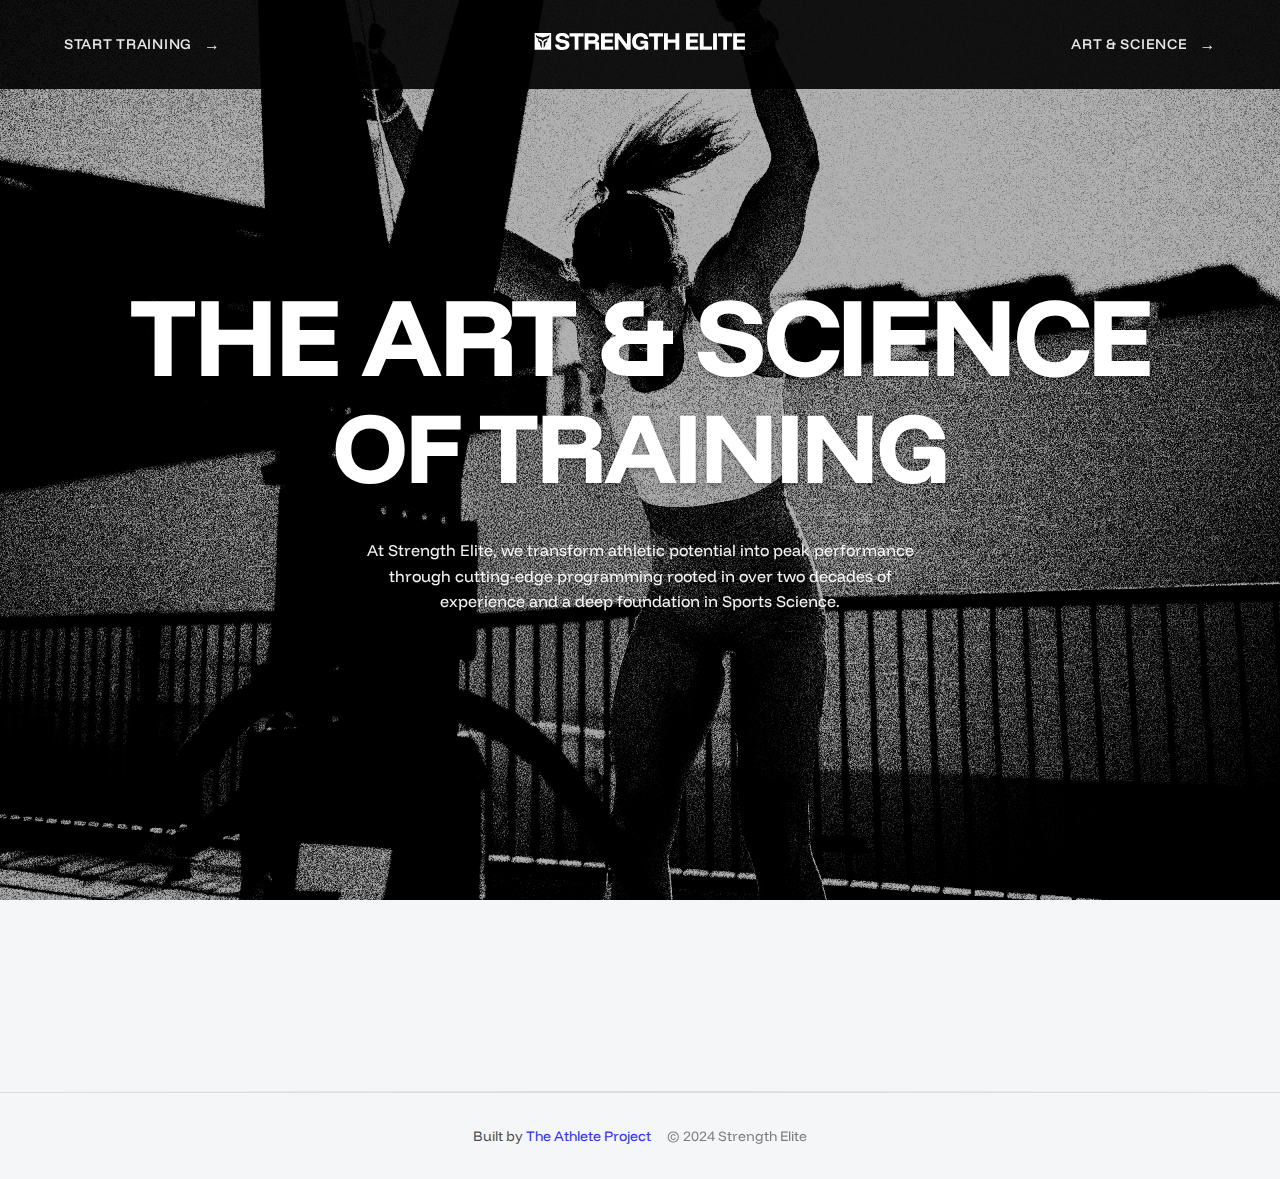
==== commit 81a9c484: "Update: Footer link and structure" ====
--- a/art-and-science.html
+++ b/art-and-science.html
@@ -61,16 +61,13 @@
         </div>
     </section>
 
-    <footer class="contact">
+    <footer class="footer">
         <div class="container">
-            <div class="contact-content">
-                <h2 class="section-title">Contact Us</h2>
-                <p class="contact-text">Get in touch today to start your journey toward a healthier tomorrow</p>
-                
-                <div class="contact-links">
-                    <a href="mailto:kevptoonen@gmail.com" class="contact-link">kevptoonen@gmail.com</a>
-                    <a href="https://strengthelite.co" class="contact-link" target="_blank" rel="noopener noreferrer">strengthelite.co</a>
-                </div>
+            <div class="footer-content">
+                <p class="footer-text">
+                    Built by <a href="https://theathlete.com.au/" class="footer-link" target="_blank" rel="noopener noreferrer">The Athlete Project</a>
+                </p>
+                <p class="footer-copyright">© 2024 Strength Elite</p>
             </div>
         </div>
     </footer>
